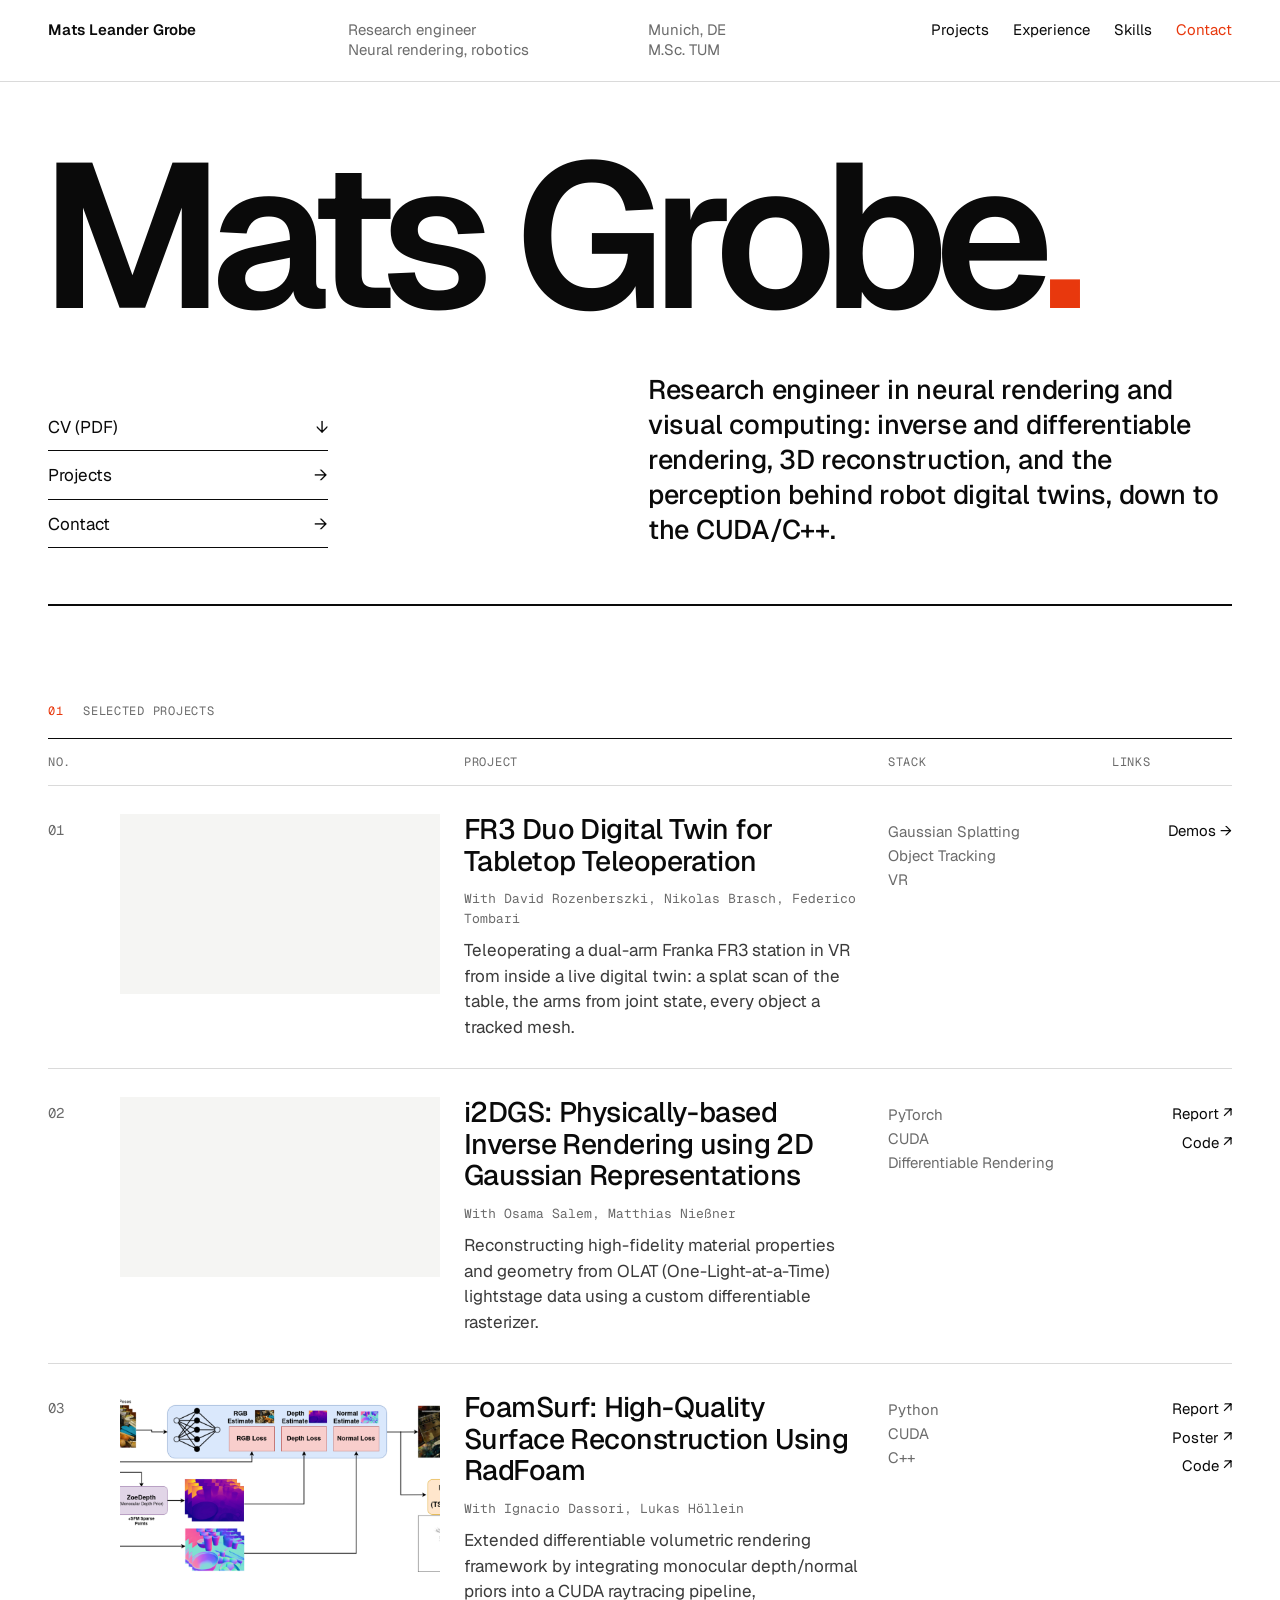
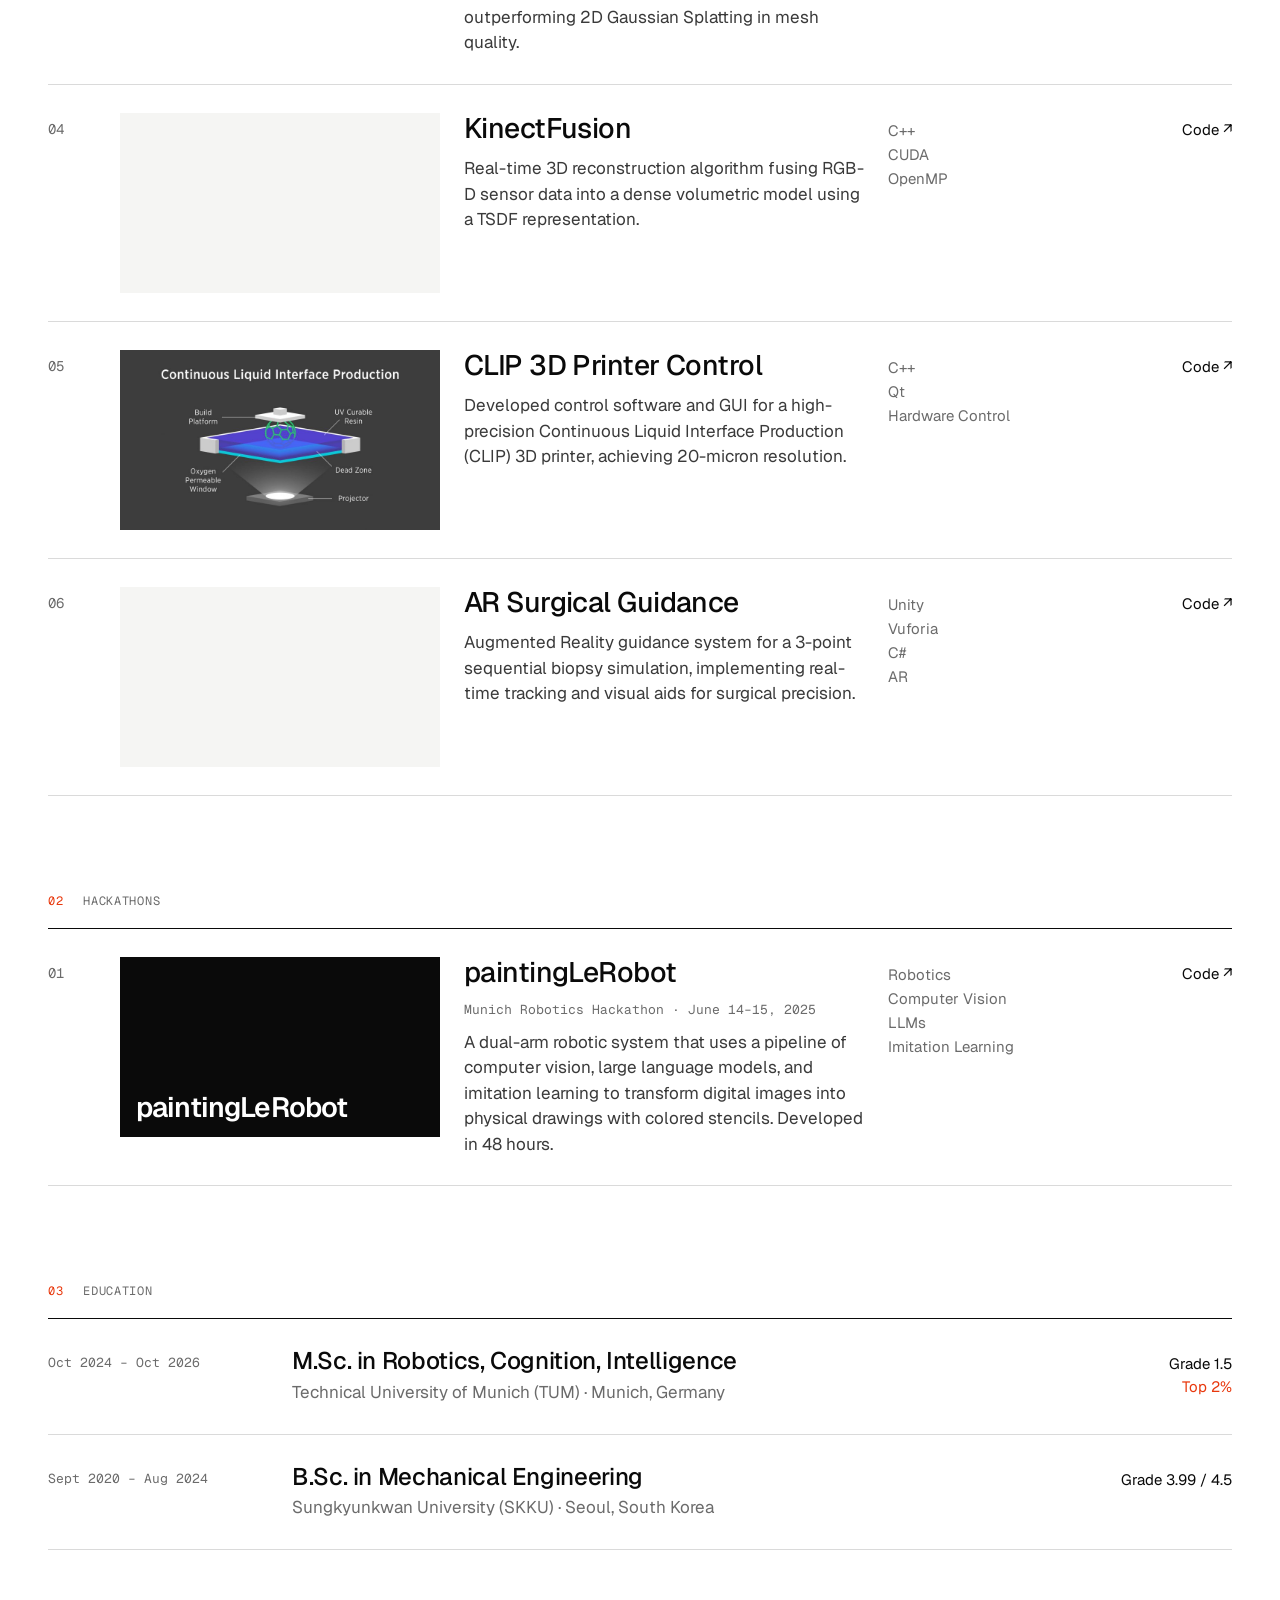
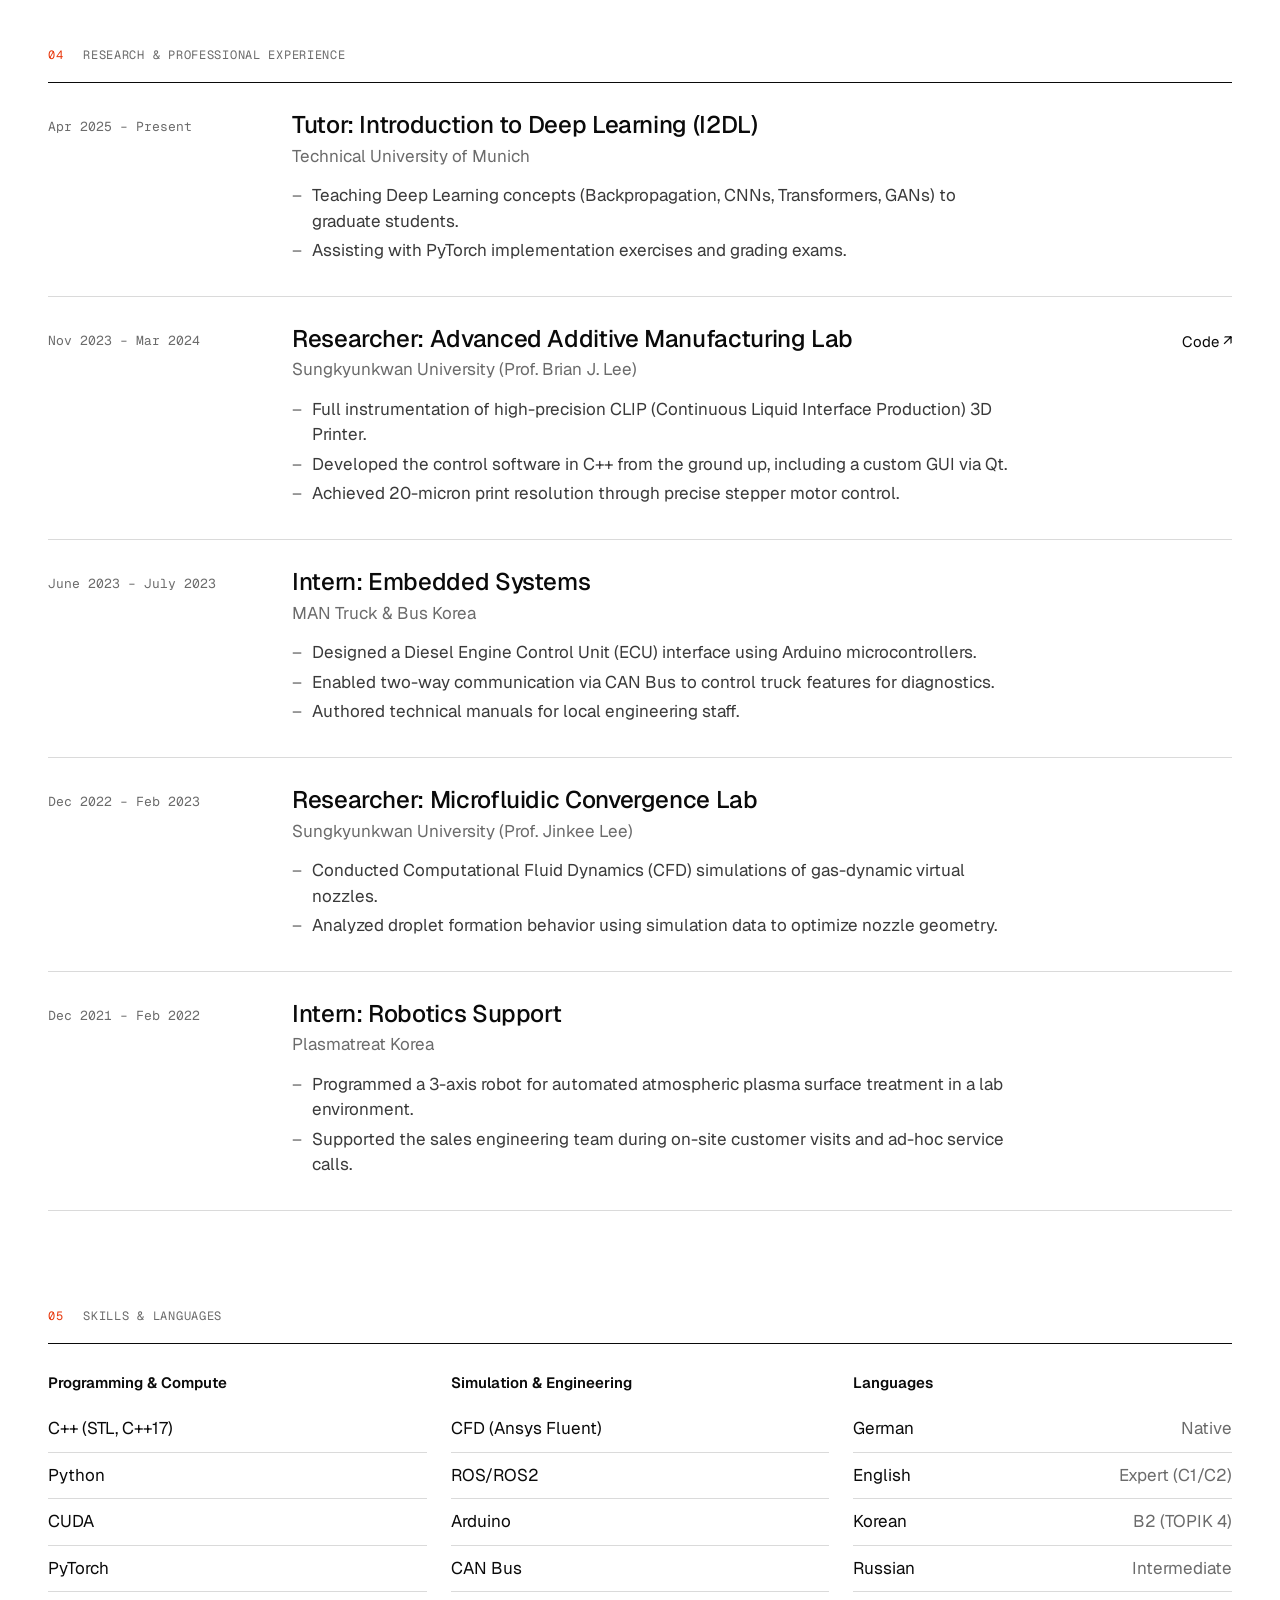
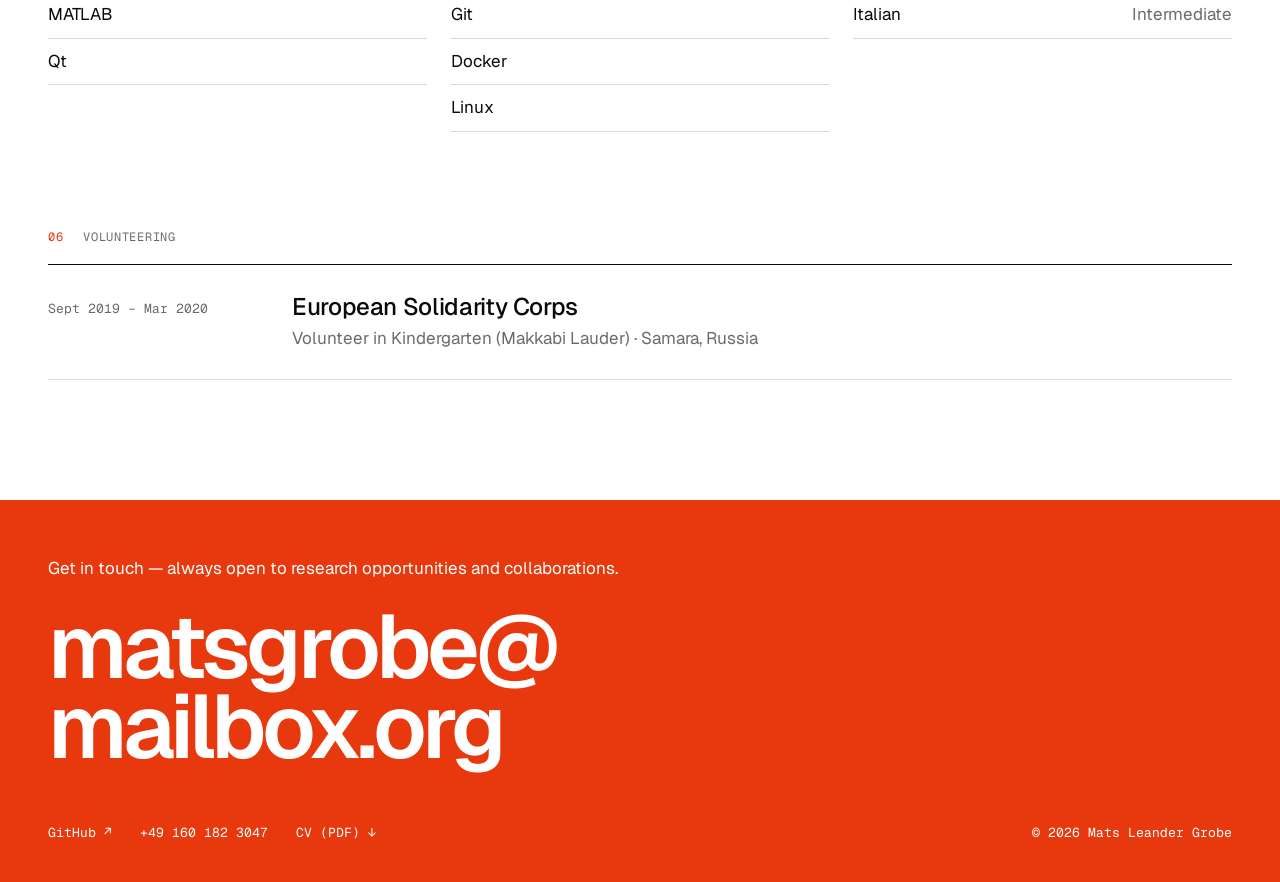
==== index.html @ 465fe281 "Credit collaborators on the twin, i2DGS and FoamSurf; M.Sc. ends Oct 2026 Co-Authored-By: Claude Opu" ====
<!DOCTYPE html>
<html lang="en">

<head>
    <meta charset="UTF-8">
    <meta name="viewport" content="width=device-width, initial-scale=1.0">
    <title>Mats Leander Grobe | Research Engineer</title>
    <link rel="preconnect" href="https://fonts.googleapis.com">
    <link href="https://fonts.googleapis.com/css2?family=Geist:wght@400;500;600&family=Geist+Mono:wght@400;500&display=swap"
        rel="stylesheet">
    <link rel="stylesheet" href="style.css">
    <meta name="description"
        content="Portfolio of Mats Leander Grobe, Research Engineer in Neural Rendering & Visual Computing.">
</head>

<body>

    <!-- NAVIGATION -->
    <nav class="topbar">
        <div class="wrap topbar-grid">
            <a href="#hero" class="topbar-name">Mats Leander Grobe</a>
            <span class="topbar-meta">Research engineer<br>Neural rendering, robotics</span>
            <span class="topbar-meta">Munich, DE<br>M.Sc. TUM</span>
            <ul class="topbar-links">
                <li><a href="#projects">Projects</a></li>
                <li><a href="#experience">Experience</a></li>
                <li><a href="#skills">Skills</a></li>
                <li><a href="#contact" class="accent">Contact</a></li>
            </ul>
        </div>
    </nav>

    <main class="wrap">

        <!-- HERO -->
        <header id="hero" class="hero">
            <h1 class="hero-name">Mats Grobe<span class="accent">.</span></h1>
            <div class="grid hero-foot">
                <div class="hero-cta">
                    <a href="assets/docs/Mats_Grobe_CV.pdf" target="_blank" class="arrow-link">CV (PDF) <span>↓</span></a>
                    <a href="#projects" class="arrow-link">Projects <span>→</span></a>
                    <a href="#contact" class="arrow-link">Contact <span>→</span></a>
                </div>
                <p class="hero-lede">
                    Research engineer in neural rendering and visual computing: inverse and differentiable
                    rendering, 3D reconstruction, and the perception behind robot digital twins, down to the
                    CUDA/C++.
                </p>
            </div>
        </header>

        <!-- PROJECTS -->
        <section id="projects" class="block">
            <h2 class="block-label"><span>01</span> Selected projects</h2>
            <div class="index-head">
                <span>No.</span><span></span><span>Project</span><span>Stack</span><span>Links</span>
            </div>

            <article class="row">
                <span class="row-no">01</span>
                <a href="twin-teleop/" class="row-media">
                    <video src="assets/videos/twin-teleop-teaser.mp4" autoplay loop muted playsinline></video>
                </a>
                <div class="row-body">
                    <h3 class="row-title">FR3 Duo Digital Twin for Tabletop Teleoperation</h3>
                    <p class="row-sub">With David Rozenberszki, Nikolas Brasch, Federico Tombari</p>
                    <p>Teleoperating a dual-arm Franka FR3 station in VR from inside a live digital twin: a splat
                        scan of the table, the arms from joint state, every object a tracked mesh.</p>
                </div>
                <span class="row-stack">Gaussian Splatting<br>Object Tracking<br>VR</span>
                <span class="row-links"><a href="twin-teleop/">Demos →</a></span>
            </article>

            <article class="row">
                <span class="row-no">02</span>
                <div class="row-media">
                    <video src="assets/videos/bat_video.mp4" autoplay loop muted playsinline></video>
                </div>
                <div class="row-body">
                    <h3 class="row-title">i2DGS: Physically-based Inverse Rendering using 2D Gaussian Representations</h3>
                    <p class="row-sub">With Osama Salem, Matthias Nießner</p>
                    <p>Reconstructing high-fidelity material properties and geometry from OLAT
                        (One-Light-at-a-Time) lightstage data using a custom differentiable rasterizer.</p>
                </div>
                <span class="row-stack">PyTorch<br>CUDA<br>Differentiable Rendering</span>
                <span class="row-links">
                    <a href="assets/docs/Project_Report_1.pdf" target="_blank">Report ↗</a>
                    <a href="https://github.com/OsamaS99/I2DGS#" target="_blank">Code ↗</a>
                </span>
            </article>

            <article class="row">
                <span class="row-no">03</span>
                <div class="row-media">
                    <img src="assets/images/foamsurf-teaser.png" alt="FoamSurf pipeline overview" loading="lazy">
                </div>
                <div class="row-body">
                    <h3 class="row-title">FoamSurf: High-Quality Surface Reconstruction Using RadFoam</h3>
                    <p class="row-sub">With Ignacio Dassori, Lukas Höllein</p>
                    <p>Extended differentiable volumetric rendering framework by integrating monocular depth/normal
                        priors into a CUDA raytracing pipeline, outperforming 2D Gaussian Splatting in mesh quality.</p>
                </div>
                <span class="row-stack">Python<br>CUDA<br>C++</span>
                <span class="row-links">
                    <a href="assets/images/foamsurf_report.pdf" target="_blank">Report ↗</a>
                    <a href="assets/images/FoamSurf_poster.pdf" target="_blank">Poster ↗</a>
                    <a href="https://github.com/matsgrobe/FoamSurf" target="_blank">Code ↗</a>
                </span>
            </article>

            <article class="row">
                <span class="row-no">04</span>
                <div class="row-media">
                    <video src="assets/videos/pipeline_comparison.mp4" autoplay loop muted playsinline></video>
                </div>
                <div class="row-body">
                    <h3 class="row-title">KinectFusion</h3>
                    <p>Real-time 3D reconstruction algorithm fusing RGB-D sensor data into a dense volumetric model
                        using a TSDF representation.</p>
                </div>
                <span class="row-stack">C++<br>CUDA<br>OpenMP</span>
                <span class="row-links"><a href="https://github.com/matsgrobe/KinectFusionTUM" target="_blank">Code ↗</a></span>
            </article>

            <article class="row">
                <span class="row-no">05</span>
                <div class="row-media">
                    <img src="assets/images/clip-printer-diagram.jpg" alt="CLIP 3D printing technology diagram" loading="lazy">
                </div>
                <div class="row-body">
                    <h3 class="row-title">CLIP 3D Printer Control</h3>
                    <p>Developed control software and GUI for a high-precision Continuous Liquid Interface
                        Production (CLIP) 3D printer, achieving 20-micron resolution.</p>
                </div>
                <span class="row-stack">C++<br>Qt<br>Hardware Control</span>
                <span class="row-links"><a href="https://github.com/mats-grobe/Lee-Lab-SKKU-3D-Dynamic-Printing-Software-for-Clip-Dlp" target="_blank">Code ↗</a></span>
            </article>

            <article class="row">
                <span class="row-no">06</span>
                <div class="row-media">
                    <video src="assets/videos/vr_surgical_guidance.mp4" autoplay loop muted playsinline></video>
                </div>
                <div class="row-body">
                    <h3 class="row-title">AR Surgical Guidance</h3>
                    <p>Augmented Reality guidance system for a 3-point sequential biopsy simulation, implementing
                        real-time tracking and visual aids for surgical precision.</p>
                </div>
                <span class="row-stack">Unity<br>Vuforia<br>C#<br>AR</span>
                <span class="row-links"><a href="https://github.com/matsgrobe/VR_Surgical_Guidance" target="_blank">Code ↗</a></span>
            </article>
        </section>

        <!-- HACKATHONS -->
        <section id="hackathons" class="block">
            <h2 class="block-label"><span>02</span> Hackathons</h2>

            <article class="row row-first">
                <span class="row-no">01</span>
                <div class="row-media row-media-type">paintingLeRobot</div>
                <div class="row-body">
                    <h3 class="row-title">paintingLeRobot</h3>
                    <p class="row-sub">Munich Robotics Hackathon · June 14–15, 2025</p>
                    <p>A dual-arm robotic system that uses a pipeline of computer vision, large language models,
                        and imitation learning to transform digital images into physical drawings with colored
                        stencils. Developed in 48 hours.</p>
                </div>
                <span class="row-stack">Robotics<br>Computer Vision<br>LLMs<br>Imitation Learning</span>
                <span class="row-links"><a href="https://github.com/BennoNederkorn/paintingLeRobot" target="_blank">Code ↗</a></span>
            </article>
        </section>

        <!-- EDUCATION -->
        <section id="education" class="block">
            <h2 class="block-label"><span>03</span> Education</h2>

            <div class="entry">
                <span class="entry-date">Oct 2024 – Oct 2026</span>
                <div class="entry-body">
                    <h3 class="entry-title">M.Sc. in Robotics, Cognition, Intelligence</h3>
                    <p class="entry-org">Technical University of Munich (TUM) · Munich, Germany</p>
                </div>
                <span class="entry-note">Grade 1.5<br><span class="accent">Top 2%</span></span>
            </div>

            <div class="entry">
                <span class="entry-date">Sept 2020 – Aug 2024</span>
                <div class="entry-body">
                    <h3 class="entry-title">B.Sc. in Mechanical Engineering</h3>
                    <p class="entry-org">Sungkyunkwan University (SKKU) · Seoul, South Korea</p>
                </div>
                <span class="entry-note">Grade 3.99 / 4.5</span>
            </div>
        </section>

        <!-- EXPERIENCE -->
        <section id="experience" class="block">
            <h2 class="block-label"><span>04</span> Research &amp; professional experience</h2>

            <div class="entry">
                <span class="entry-date">Apr 2025 – Present</span>
                <div class="entry-body">
                    <h3 class="entry-title">Tutor: Introduction to Deep Learning (I2DL)</h3>
                    <p class="entry-org">Technical University of Munich</p>
                    <ul>
                        <li>Teaching Deep Learning concepts (Backpropagation, CNNs, Transformers, GANs) to graduate
                            students.</li>
                        <li>Assisting with PyTorch implementation exercises and grading exams.</li>
                    </ul>
                </div>
                <span class="entry-note"></span>
            </div>

            <div class="entry">
                <span class="entry-date">Nov 2023 – Mar 2024</span>
                <div class="entry-body">
                    <h3 class="entry-title">Researcher: Advanced Additive Manufacturing Lab</h3>
                    <p class="entry-org">Sungkyunkwan University (Prof. Brian J. Lee)</p>
                    <ul>
                        <li>Full instrumentation of high-precision CLIP (Continuous Liquid Interface Production) 3D
                            Printer.</li>
                        <li>Developed the control software in C++ from the ground up, including a custom GUI via Qt.</li>
                        <li>Achieved 20-micron print resolution through precise stepper motor control.</li>
                    </ul>
                </div>
                <span class="entry-note"><a href="https://github.com/mats-grobe/Lee-Lab-SKKU-3D-Dynamic-Printing-Software-for-Clip-Dlp" target="_blank">Code ↗</a></span>
            </div>

            <div class="entry">
                <span class="entry-date">June 2023 – July 2023</span>
                <div class="entry-body">
                    <h3 class="entry-title">Intern: Embedded Systems</h3>
                    <p class="entry-org">MAN Truck &amp; Bus Korea</p>
                    <ul>
                        <li>Designed a Diesel Engine Control Unit (ECU) interface using Arduino microcontrollers.</li>
                        <li>Enabled two-way communication via CAN Bus to control truck features for diagnostics.</li>
                        <li>Authored technical manuals for local engineering staff.</li>
                    </ul>
                </div>
                <span class="entry-note"></span>
            </div>

            <div class="entry">
                <span class="entry-date">Dec 2022 – Feb 2023</span>
                <div class="entry-body">
                    <h3 class="entry-title">Researcher: Microfluidic Convergence Lab</h3>
                    <p class="entry-org">Sungkyunkwan University (Prof. Jinkee Lee)</p>
                    <ul>
                        <li>Conducted Computational Fluid Dynamics (CFD) simulations of gas-dynamic virtual nozzles.</li>
                        <li>Analyzed droplet formation behavior using simulation data to optimize nozzle geometry.</li>
                    </ul>
                </div>
                <span class="entry-note"></span>
            </div>

            <div class="entry">
                <span class="entry-date">Dec 2021 – Feb 2022</span>
                <div class="entry-body">
                    <h3 class="entry-title">Intern: Robotics Support</h3>
                    <p class="entry-org">Plasmatreat Korea</p>
                    <ul>
                        <li>Programmed a 3-axis robot for automated atmospheric plasma surface treatment in a lab
                            environment.</li>
                        <li>Supported the sales engineering team during on-site customer visits and ad-hoc service
                            calls.</li>
                    </ul>
                </div>
                <span class="entry-note"></span>
            </div>
        </section>

        <!-- SKILLS -->
        <section id="skills" class="block">
            <h2 class="block-label"><span>05</span> Skills &amp; languages</h2>
            <div class="skills">
                <div>
                    <h3 class="skills-head">Programming &amp; Compute</h3>
                    <ul class="skills-list">
                        <li>C++ (STL, C++17)</li>
                        <li>Python</li>
                        <li>CUDA</li>
                        <li>PyTorch</li>
                        <li>MATLAB</li>
                        <li>Qt</li>
                    </ul>
                </div>
                <div>
                    <h3 class="skills-head">Simulation &amp; Engineering</h3>
                    <ul class="skills-list">
                        <li>CFD (Ansys Fluent)</li>
                        <li>ROS/ROS2</li>
                        <li>Arduino</li>
                        <li>CAN Bus</li>
                        <li>Git</li>
                        <li>Docker</li>
                        <li>Linux</li>
                    </ul>
                </div>
                <div>
                    <h3 class="skills-head">Languages</h3>
                    <ul class="skills-list skills-pairs">
                        <li><span>German</span><span>Native</span></li>
                        <li><span>English</span><span>Expert (C1/C2)</span></li>
                        <li><span>Korean</span><span>B2 (TOPIK 4)</span></li>
                        <li><span>Russian</span><span>Intermediate</span></li>
                        <li><span>Italian</span><span>Intermediate</span></li>
                    </ul>
                </div>
            </div>
        </section>

        <!-- VOLUNTEERING -->
        <section id="volunteering" class="block">
            <h2 class="block-label"><span>06</span> Volunteering</h2>
            <div class="entry">
                <span class="entry-date">Sept 2019 – Mar 2020</span>
                <div class="entry-body">
                    <h3 class="entry-title">European Solidarity Corps</h3>
                    <p class="entry-org">Volunteer in Kindergarten (Makkabi Lauder) · Samara, Russia</p>
                </div>
                <span class="entry-note"></span>
            </div>
        </section>

    </main>

    <!-- CONTACT -->
    <footer id="contact" class="contact">
        <div class="wrap">
            <p class="contact-kicker">Get in touch — always open to research opportunities and collaborations.</p>
            <a href="mailto:matsgrobe@mailbox.org" class="contact-mail">matsgrobe@<br>mailbox.org</a>
            <div class="contact-foot">
                <div class="contact-links">
                    <a href="https://github.com/matsgrobe" target="_blank">GitHub ↗</a>
                    <a href="tel:+491601823047">+49 160 182 3047</a>
                    <a href="assets/docs/Mats_Grobe_CV.pdf" target="_blank">CV (PDF) ↓</a>
                </div>
                <span>© 2026 Mats Leander Grobe</span>
            </div>
        </div>
    </footer>

</body>

</html>
---- style.css ----
/* Swiss index: white ground, black type, one signal red, a 12-column grid. */
:root {
    --bg: #ffffff;
    --fg: #0a0a0a;
    --muted: #6b6b6b;
    --rule: #dadada;
    --panel: #f5f5f3;
    --accent: #e8380d;

    --sans: 'Geist', system-ui, -apple-system, sans-serif;
    --mono: 'Geist Mono', ui-monospace, monospace;

    --gutter: 48px;
    --max: 1440px;
}

* {
    margin: 0;
    padding: 0;
    box-sizing: border-box;
}

html {
    scroll-behavior: smooth;
    scroll-padding-top: 96px;
}

body {
    background: var(--bg);
    color: var(--fg);
    font-family: var(--sans);
    font-size: 17px;
    line-height: 1.5;
    -webkit-font-smoothing: antialiased;
}

a {
    color: inherit;
    text-decoration: none;
    transition: color .15s;
}

a:hover {
    color: var(--accent);
}

ul {
    list-style: none;
}

img,
video {
    display: block;
    max-width: 100%;
}

.accent {
    color: var(--accent);
}

.wrap {
    max-width: var(--max);
    margin: 0 auto;
    padding: 0 var(--gutter);
}

.grid {
    display: grid;
    grid-template-columns: repeat(12, minmax(0, 1fr));
    column-gap: 16px;
}

/* --- top bar ------------------------------------------------------------ */

.topbar {
    position: sticky;
    top: 0;
    z-index: 10;
    background: rgba(255, 255, 255, .92);
    backdrop-filter: blur(10px);
    border-bottom: 1px solid var(--rule);
}

.topbar-grid {
    display: grid;
    grid-template-columns: repeat(4, minmax(0, 1fr));
    column-gap: 16px;
    padding-top: 20px;
    padding-bottom: 20px;
    font-size: 15px;
    line-height: 1.35;
}

.topbar-name {
    font-weight: 600;
}

.topbar-meta {
    color: var(--muted);
}

.topbar-links {
    display: flex;
    justify-content: flex-end;
    gap: 24px;
}

/* --- hero --------------------------------------------------------------- */

.hero {
    padding: 72px 0 56px;
    border-bottom: 2px solid var(--fg);
}

.hero-name {
    font-size: clamp(64px, 16vw, 232px);
    line-height: .8;
    font-weight: 600;
    letter-spacing: -.065em;
    margin-left: -.04em;
}

.hero-foot {
    margin-top: 56px;
    align-items: end;
}

.hero-cta {
    grid-column: span 4;
    display: flex;
    flex-direction: column;
    gap: 12px;
    max-width: 280px;
}

.hero-lede {
    grid-column: 7 / span 6;
    font-size: clamp(20px, 2.1vw, 30px);
    line-height: 1.3;
    letter-spacing: -.01em;
    font-weight: 500;
}

.arrow-link {
    display: flex;
    justify-content: space-between;
    border-bottom: 1px solid var(--fg);
    padding-bottom: 10px;
}

/* --- section blocks ----------------------------------------------------- */

.block {
    padding-top: 96px;
}

.block-label {
    font-family: var(--mono);
    font-size: 12px;
    font-weight: 400;
    text-transform: uppercase;
    letter-spacing: .06em;
    color: var(--muted);
    padding-bottom: 18px;
    border-bottom: 1px solid var(--fg);
}

.block-label span {
    color: var(--accent);
    margin-right: 12px;
}

/* --- project index ------------------------------------------------------ */

.index-head,
.row {
    display: grid;
    grid-template-columns: 48px 320px minmax(0, 1fr) 200px 120px;
    column-gap: 24px;
}

.index-head {
    padding: 14px 0;
    border-bottom: 1px solid var(--rule);
    font-family: var(--mono);
    font-size: 12px;
    text-transform: uppercase;
    letter-spacing: .06em;
    color: var(--muted);
}

.row {
    padding: 28px 0;
    border-bottom: 1px solid var(--rule);
    align-items: start;
}

.row-first {
    border-top: 0;
}

.row-no {
    font-family: var(--mono);
    font-size: 14px;
    color: var(--muted);
    padding-top: 6px;
}

.row:hover .row-no {
    color: var(--accent);
}

.row-media {
    aspect-ratio: 16 / 9;
    overflow: hidden;
    background: var(--panel);
}

.row-media img,
.row-media video {
    width: 100%;
    height: 100%;
    object-fit: cover;
}

.row-media-type {
    display: flex;
    align-items: flex-end;
    padding: 16px;
    background: var(--fg);
    color: var(--bg);
    font-size: 28px;
    font-weight: 600;
    letter-spacing: -.03em;
    line-height: 1;
}

.row-title {
    font-size: clamp(22px, 2.2vw, 32px);
    font-weight: 500;
    letter-spacing: -.02em;
    line-height: 1.12;
    margin-bottom: 12px;
}

.row-body p {
    color: #3a3a3a;
    max-width: 640px;
}

.row-body .row-sub {
    font-family: var(--mono);
    font-size: 13px;
    color: var(--muted);
    margin-bottom: 10px;
}

.row-stack {
    font-size: 15px;
    color: var(--muted);
    padding-top: 6px;
    line-height: 1.6;
}

.row-links {
    display: flex;
    flex-direction: column;
    gap: 6px;
    font-size: 15px;
    padding-top: 6px;
    text-align: right;
}

/* --- dated entries (education, experience, volunteering) ---------------- */

.entry {
    display: grid;
    grid-template-columns: 220px minmax(0, 1fr) 200px;
    column-gap: 24px;
    padding: 28px 0;
    border-bottom: 1px solid var(--rule);
}

.entry-date {
    font-family: var(--mono);
    font-size: 13px;
    color: var(--muted);
    padding-top: 6px;
}

.entry-title {
    font-size: 24px;
    font-weight: 500;
    letter-spacing: -.015em;
    line-height: 1.2;
}

.entry-org {
    color: var(--muted);
    margin-top: 4px;
}

.entry-body ul {
    margin-top: 14px;
    max-width: 720px;
    color: #3a3a3a;
}

.entry-body li {
    position: relative;
    padding-left: 20px;
    margin-bottom: 4px;
}

.entry-body li::before {
    content: "–";
    position: absolute;
    left: 0;
    color: var(--muted);
}

.entry-note {
    text-align: right;
    font-size: 15px;
    padding-top: 6px;
}

/* --- skills ------------------------------------------------------------- */

.skills {
    display: grid;
    grid-template-columns: repeat(3, minmax(0, 1fr));
    column-gap: 24px;
    padding-top: 28px;
}

.skills-head {
    font-size: 15px;
    font-weight: 600;
    margin-bottom: 12px;
}

.skills-list li {
    padding: 10px 0;
    border-bottom: 1px solid var(--rule);
}

.skills-pairs li {
    display: flex;
    justify-content: space-between;
}

.skills-pairs li span:last-child {
    color: var(--muted);
}

/* --- contact ------------------------------------------------------------ */

.contact {
    margin-top: 120px;
    background: var(--accent);
    color: #fff;
    padding: 56px 0 40px;
}

.contact a:hover {
    color: var(--fg);
}

.contact-kicker {
    font-size: 17px;
    margin-bottom: 24px;
}

.contact-mail {
    display: inline-block;
    font-size: clamp(48px, 7vw, 104px);
    font-weight: 600;
    letter-spacing: -.045em;
    line-height: .9;
}

.contact-foot {
    display: flex;
    justify-content: space-between;
    align-items: end;
    gap: 24px;
    flex-wrap: wrap;
    margin-top: 56px;
    font-family: var(--mono);
    font-size: 13px;
}

.contact-links {
    display: flex;
    gap: 28px;
    flex-wrap: wrap;
}

/* --- small screens ------------------------------------------------------ */

@media (max-width: 1000px) {
    .index-head {
        display: none;
    }

    .row {
        grid-template-columns: 40px minmax(0, 1fr);
        row-gap: 14px;
    }

    .row-media,
    .row-body,
    .row-stack,
    .row-links {
        grid-column: 2;
    }

    .row-links {
        flex-direction: row;
        gap: 20px;
        text-align: left;
    }
}

@media (max-width: 768px) {
    :root {
        --gutter: 16px;
    }

    .topbar-grid {
        grid-template-columns: 1fr;
        row-gap: 8px;
        padding-top: 14px;
        padding-bottom: 14px;
    }

    .topbar-meta {
        display: none;
    }

    .topbar-links {
        justify-content: flex-start;
        gap: 18px;
    }

    .hero {
        padding-top: 48px;
    }

    .hero-cta,
    .hero-lede {
        grid-column: 1 / -1;
    }

    .hero-lede {
        order: -1;
        margin-bottom: 32px;
    }

    .hero-cta {
        max-width: none;
    }

    .block {
        padding-top: 64px;
    }

    .entry {
        grid-template-columns: 1fr;
        row-gap: 8px;
    }

    .entry-note {
        text-align: left;
    }

    .skills {
        grid-template-columns: 1fr;
        row-gap: 32px;
    }
}
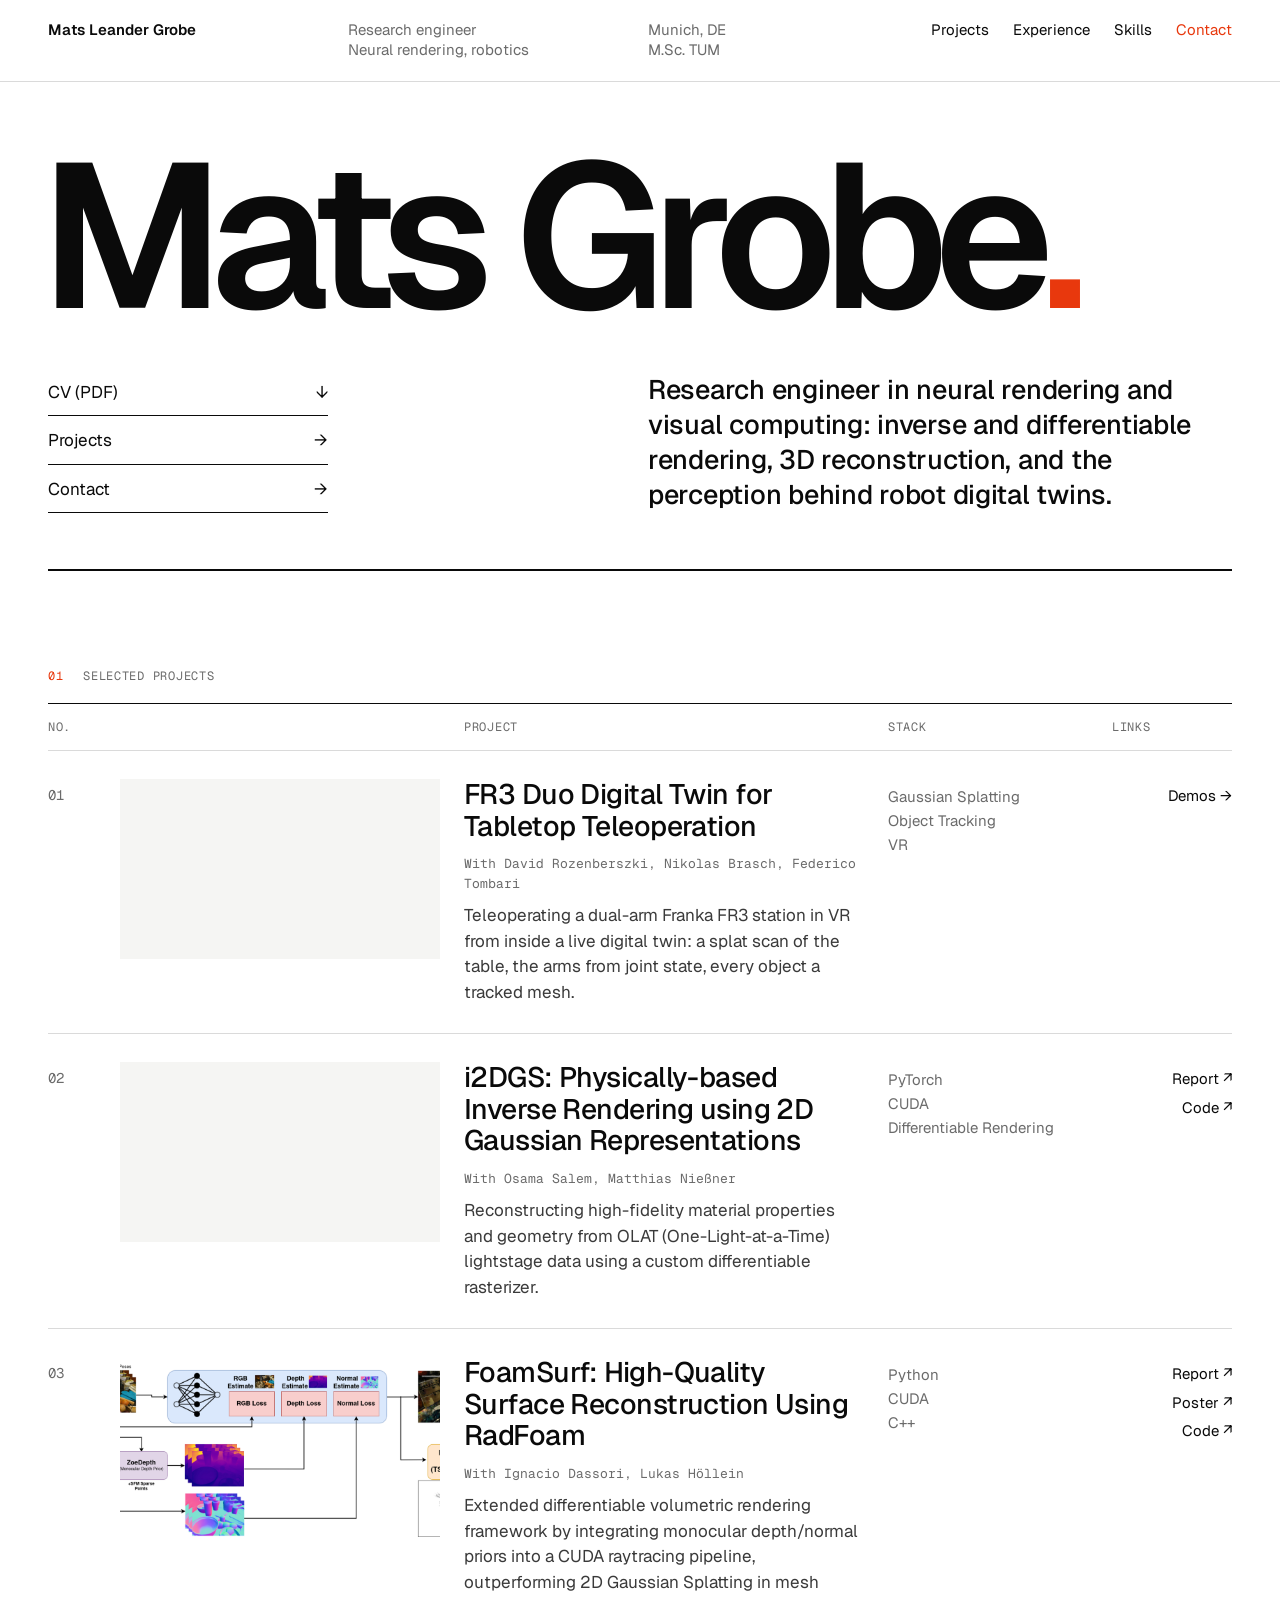
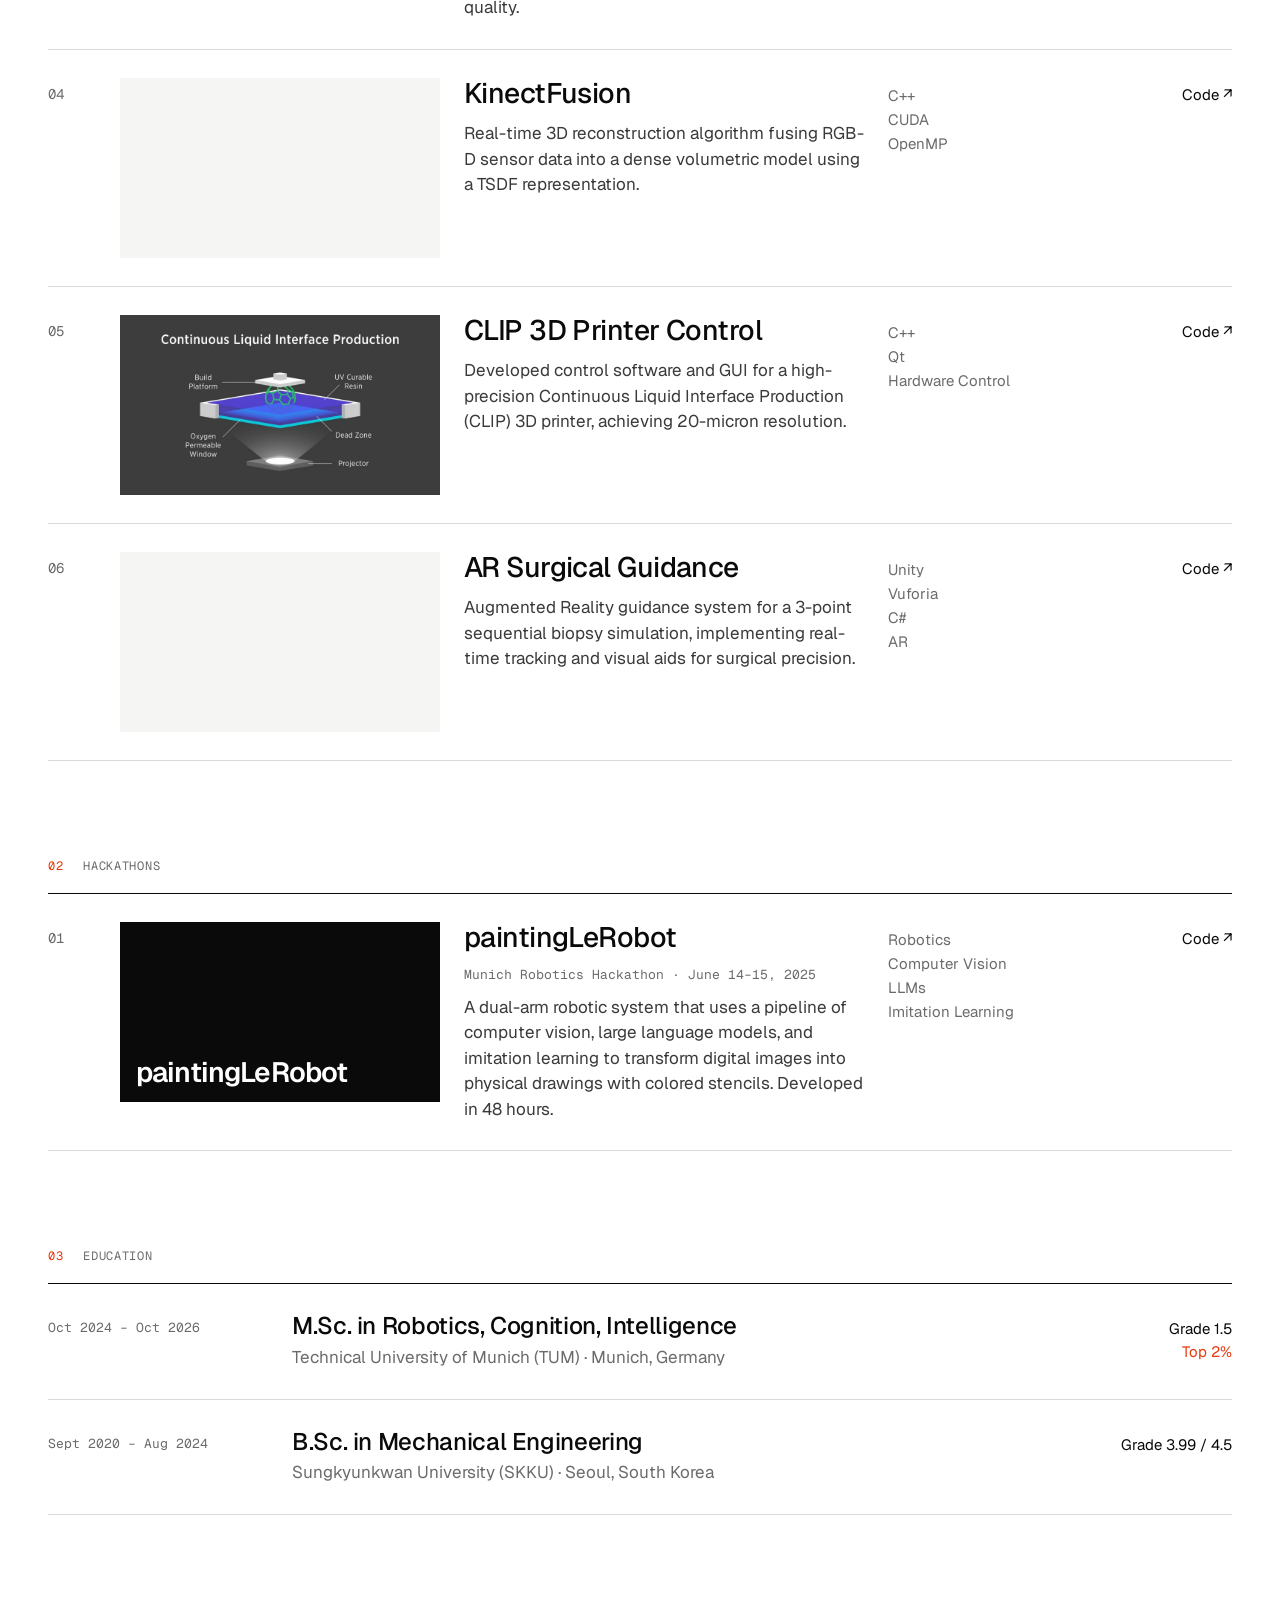
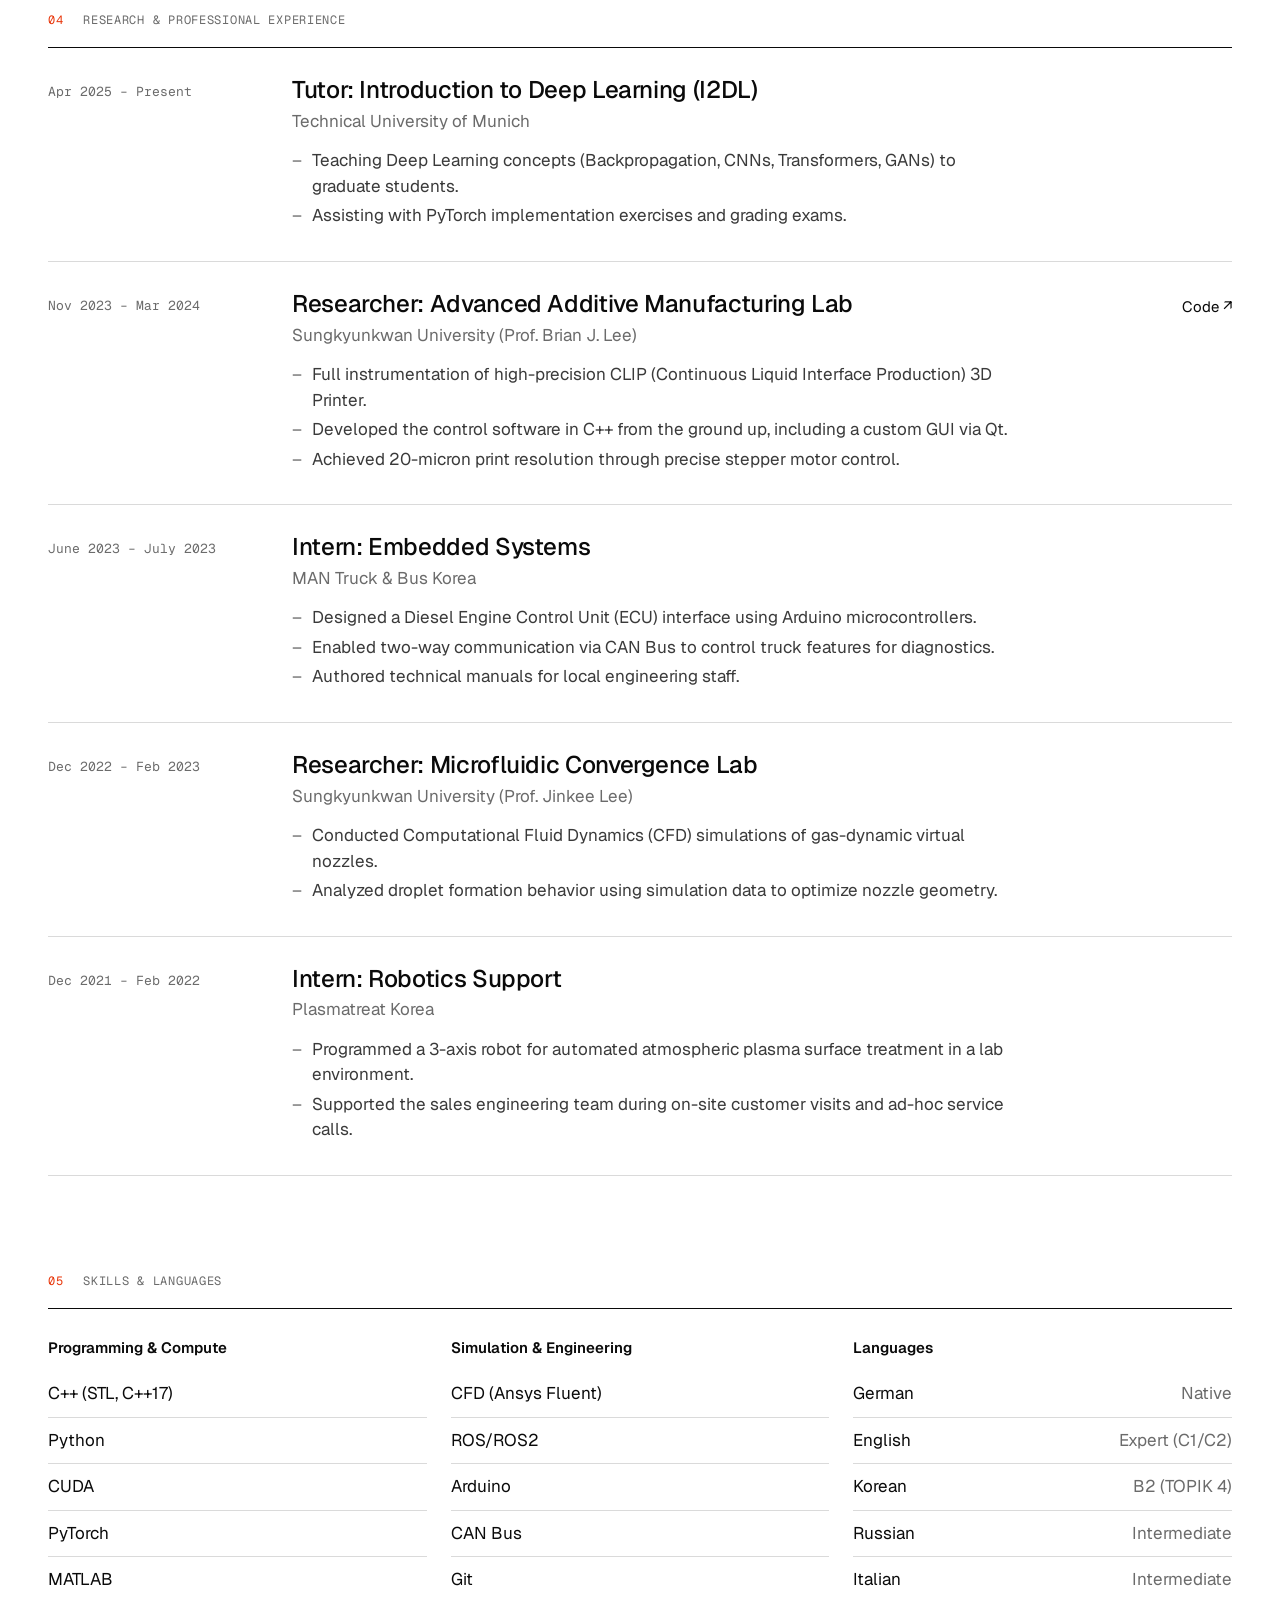
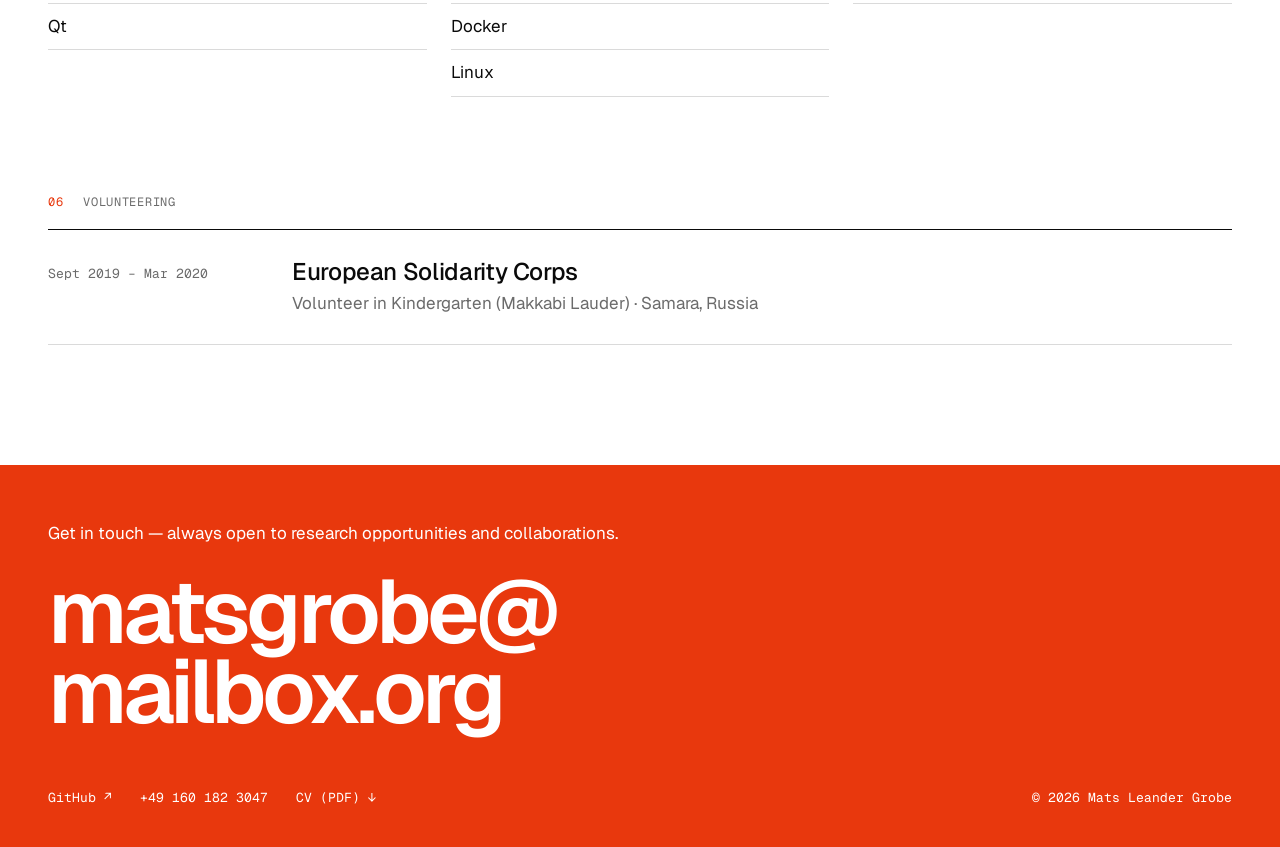
==== commit fc42736b: "End the hero lede at 'robot digital twins' Co-Authored-By: Claude Opus 5.5 <noreply@anthropic.com> C" ====
--- a/index.html
+++ b/index.html
@@ -43,8 +43,7 @@
                 </div>
                 <p class="hero-lede">
                     Research engineer in neural rendering and visual computing: inverse and differentiable
-                    rendering, 3D reconstruction, and the perception behind robot digital twins, down to the
-                    CUDA/C++.
+                    rendering, 3D reconstruction, and the perception behind robot digital twins.
                 </p>
             </div>
         </header>
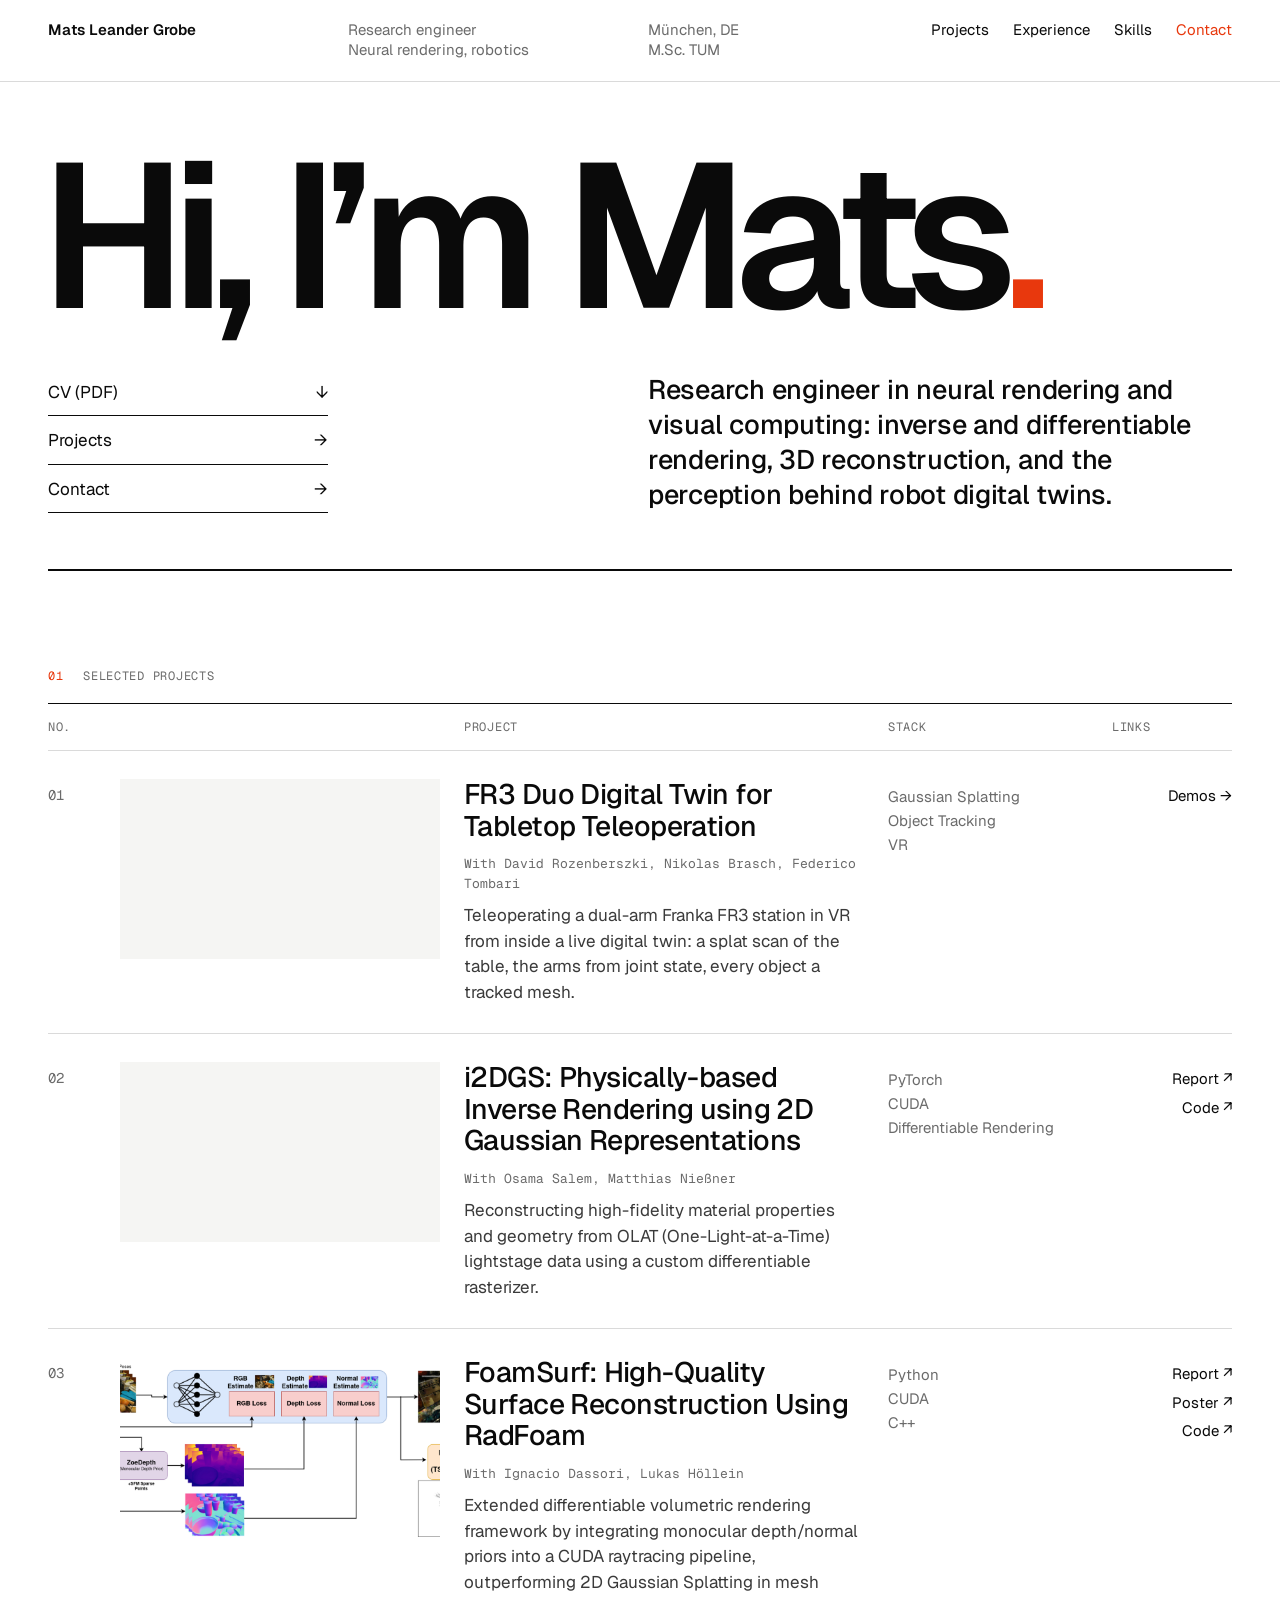
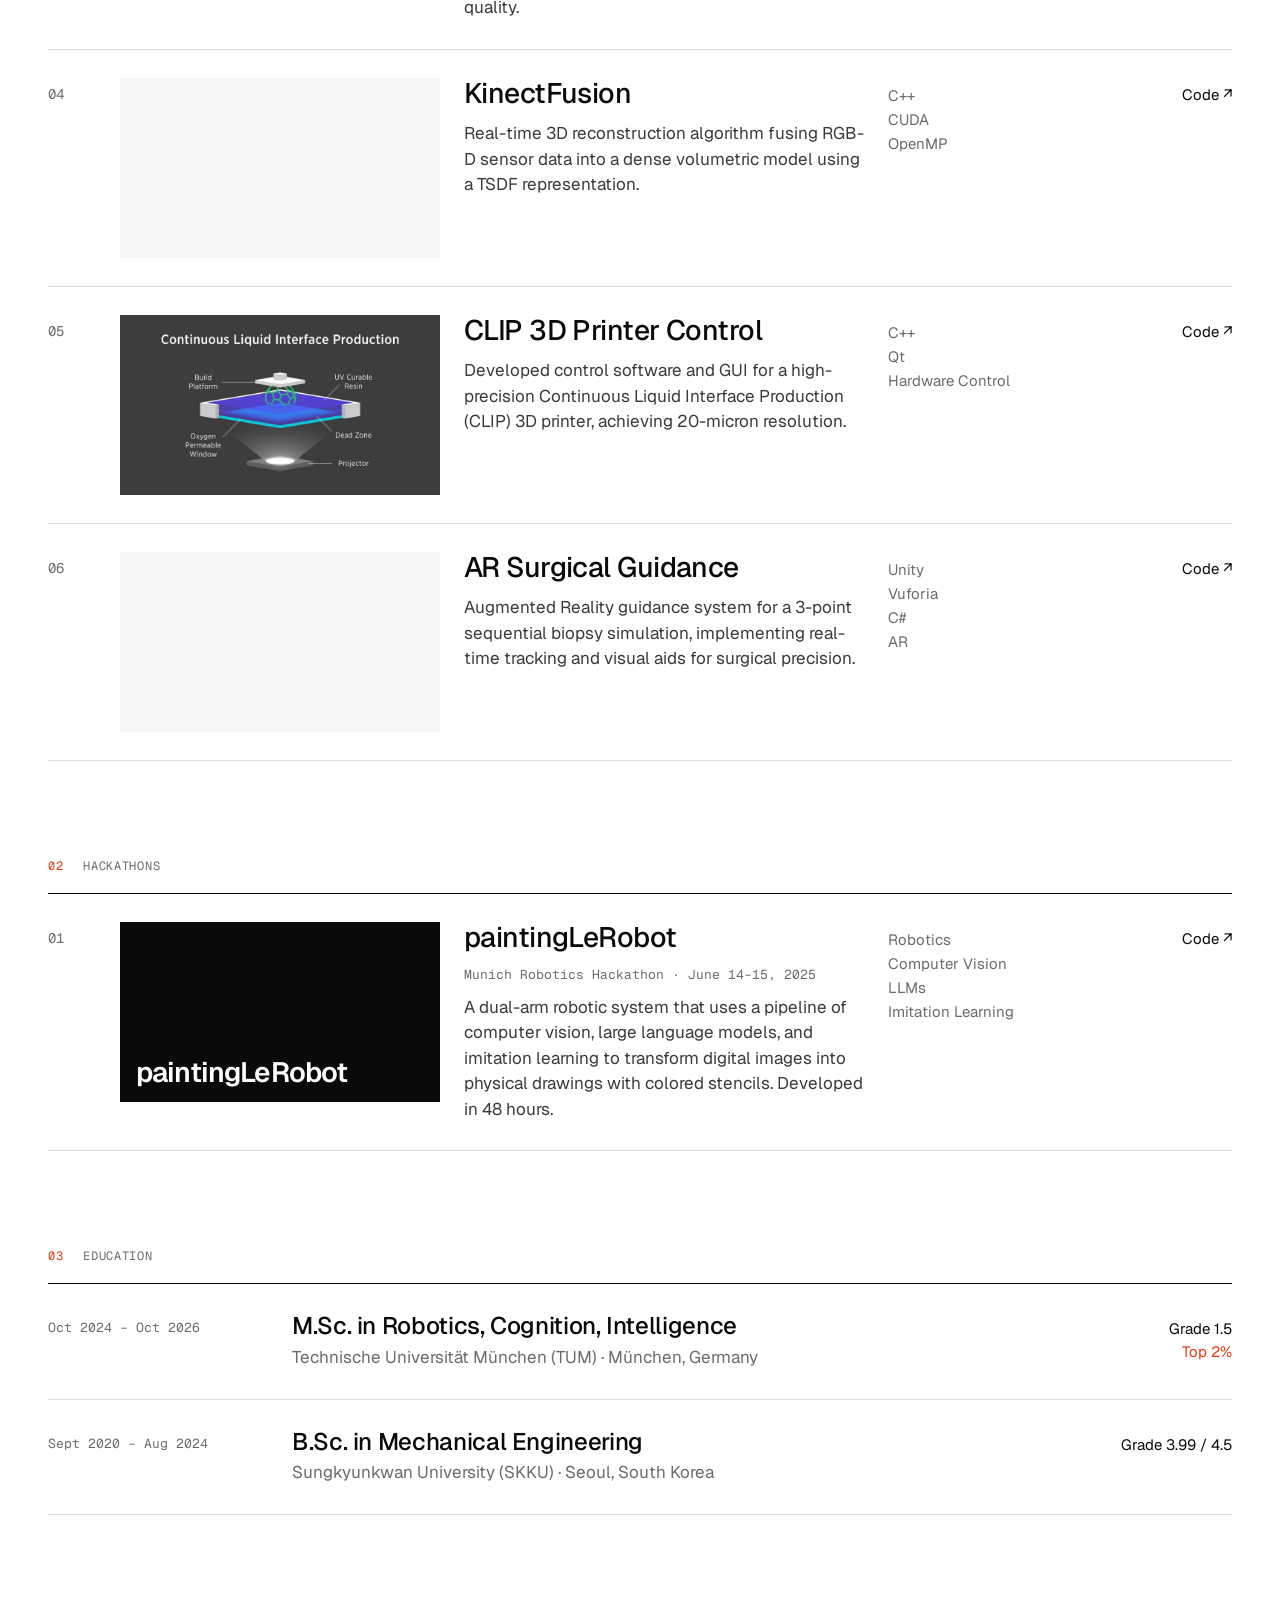
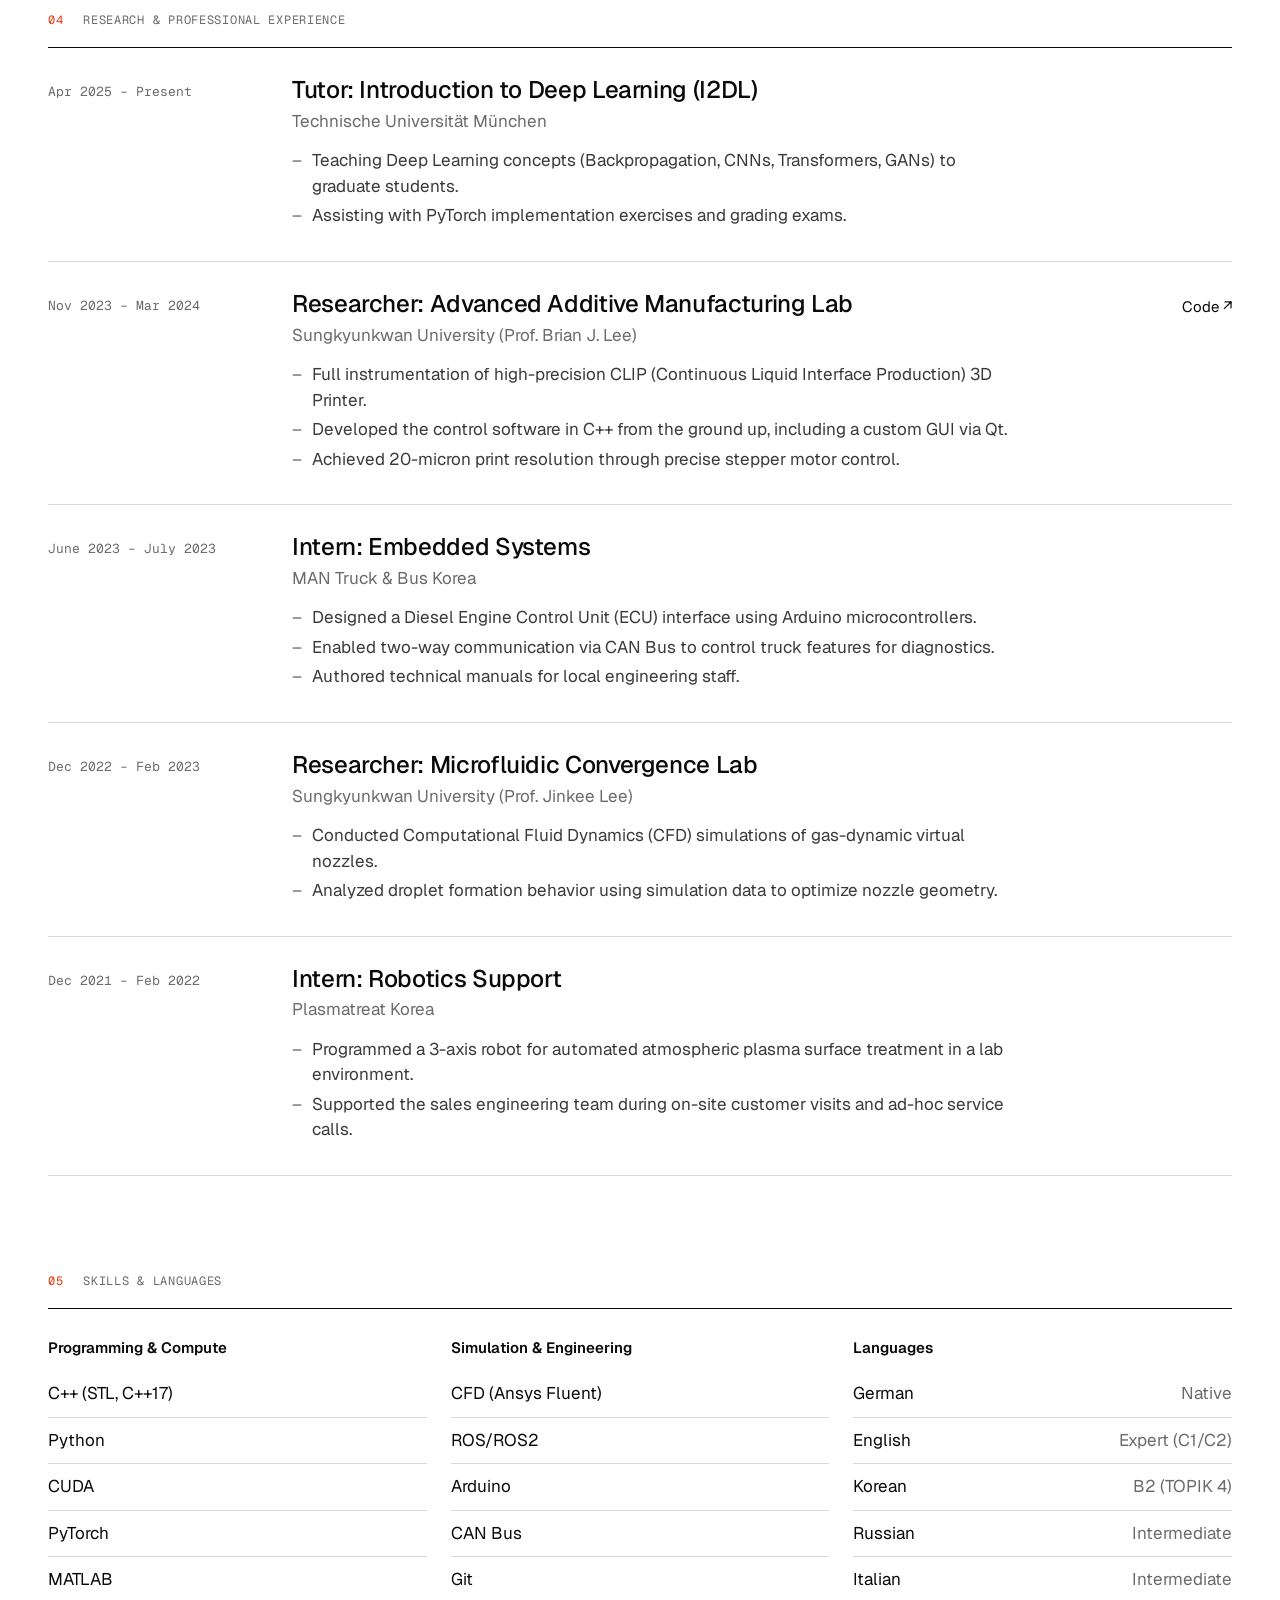
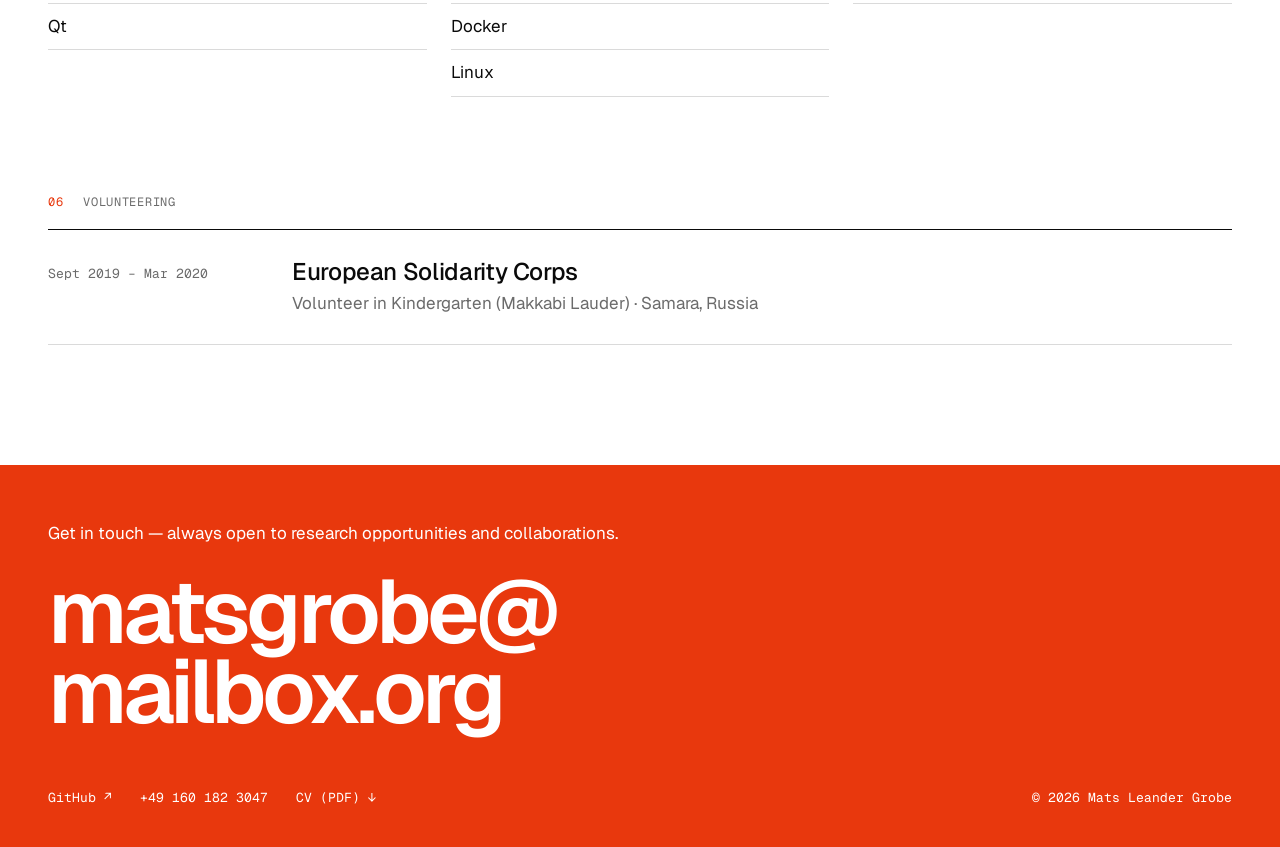
==== commit f863eac5: "Hero reads 'Hi, I'm Mats.'; German names for München and TUM Co-Authored-By: Claude Opus 5.5 <norepl" ====
--- a/index.html
+++ b/index.html
@@ -20,7 +20,7 @@
         <div class="wrap topbar-grid">
             <a href="#hero" class="topbar-name">Mats Leander Grobe</a>
             <span class="topbar-meta">Research engineer<br>Neural rendering, robotics</span>
-            <span class="topbar-meta">Munich, DE<br>M.Sc. TUM</span>
+            <span class="topbar-meta">München, DE<br>M.Sc. TUM</span>
             <ul class="topbar-links">
                 <li><a href="#projects">Projects</a></li>
                 <li><a href="#experience">Experience</a></li>
@@ -34,7 +34,7 @@
 
         <!-- HERO -->
         <header id="hero" class="hero">
-            <h1 class="hero-name">Mats Grobe<span class="accent">.</span></h1>
+            <h1 class="hero-name">Hi, I’m Mats<span class="accent">.</span></h1>
             <div class="grid hero-foot">
                 <div class="hero-cta">
                     <a href="assets/docs/Mats_Grobe_CV.pdf" target="_blank" class="arrow-link">CV (PDF) <span>↓</span></a>
@@ -177,7 +177,7 @@
                 <span class="entry-date">Oct 2024 – Oct 2026</span>
                 <div class="entry-body">
                     <h3 class="entry-title">M.Sc. in Robotics, Cognition, Intelligence</h3>
-                    <p class="entry-org">Technical University of Munich (TUM) · Munich, Germany</p>
+                    <p class="entry-org">Technische Universität München (TUM) · München, Germany</p>
                 </div>
                 <span class="entry-note">Grade 1.5<br><span class="accent">Top 2%</span></span>
             </div>
@@ -200,7 +200,7 @@
                 <span class="entry-date">Apr 2025 – Present</span>
                 <div class="entry-body">
                     <h3 class="entry-title">Tutor: Introduction to Deep Learning (I2DL)</h3>
-                    <p class="entry-org">Technical University of Munich</p>
+                    <p class="entry-org">Technische Universität München</p>
                     <ul>
                         <li>Teaching Deep Learning concepts (Backpropagation, CNNs, Transformers, GANs) to graduate
                             students.</li>
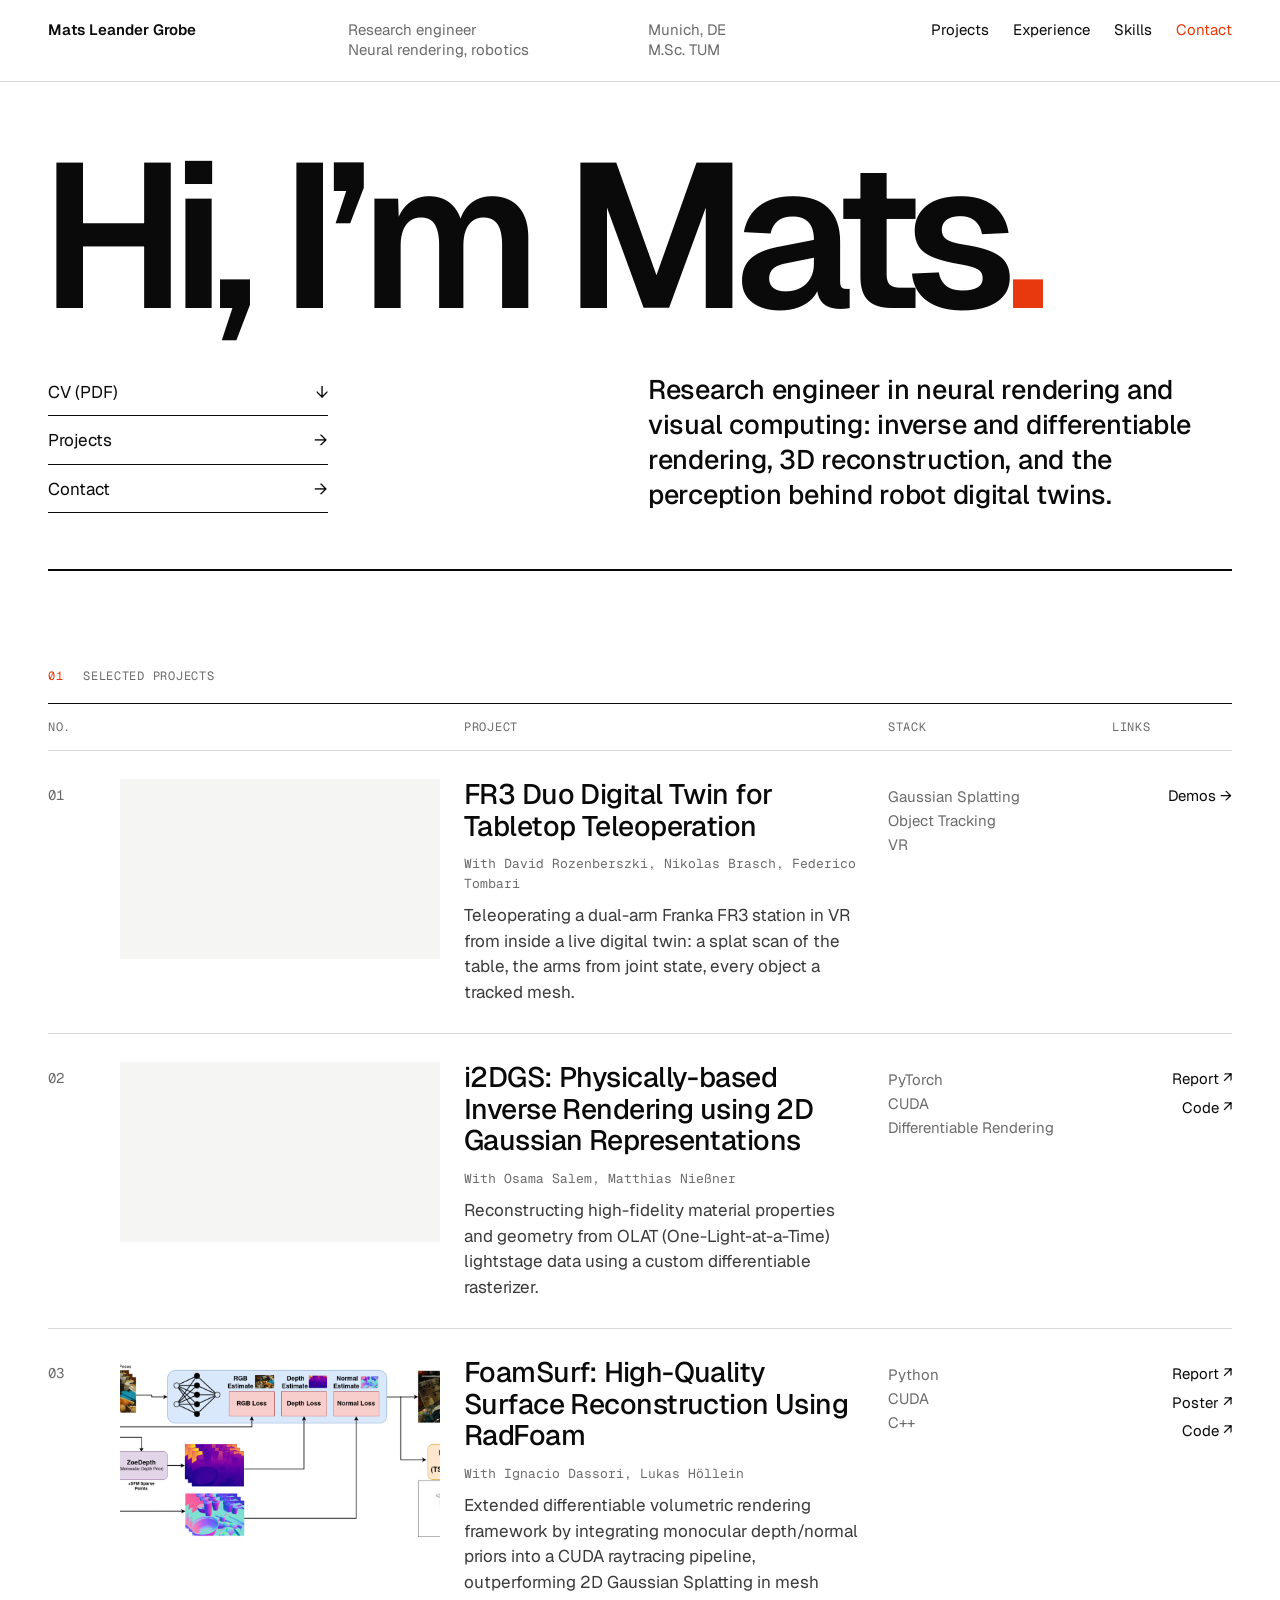
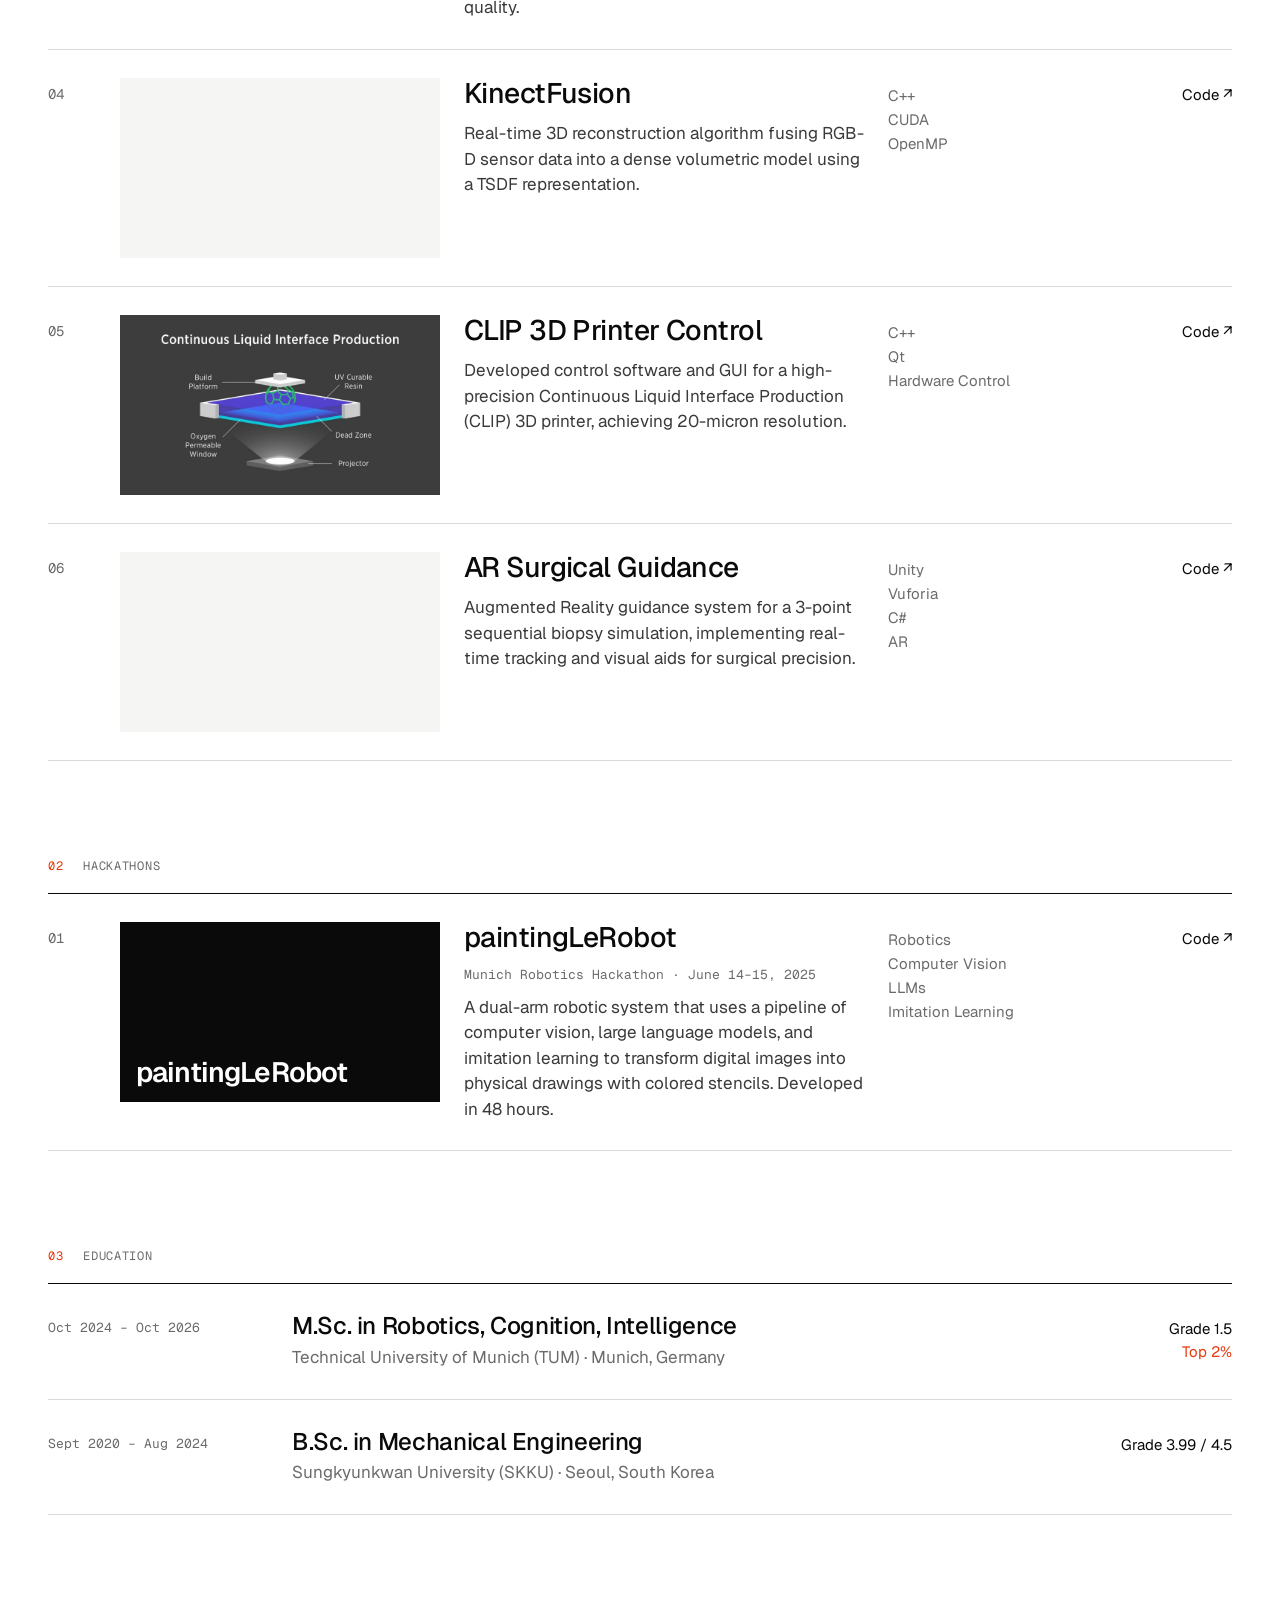
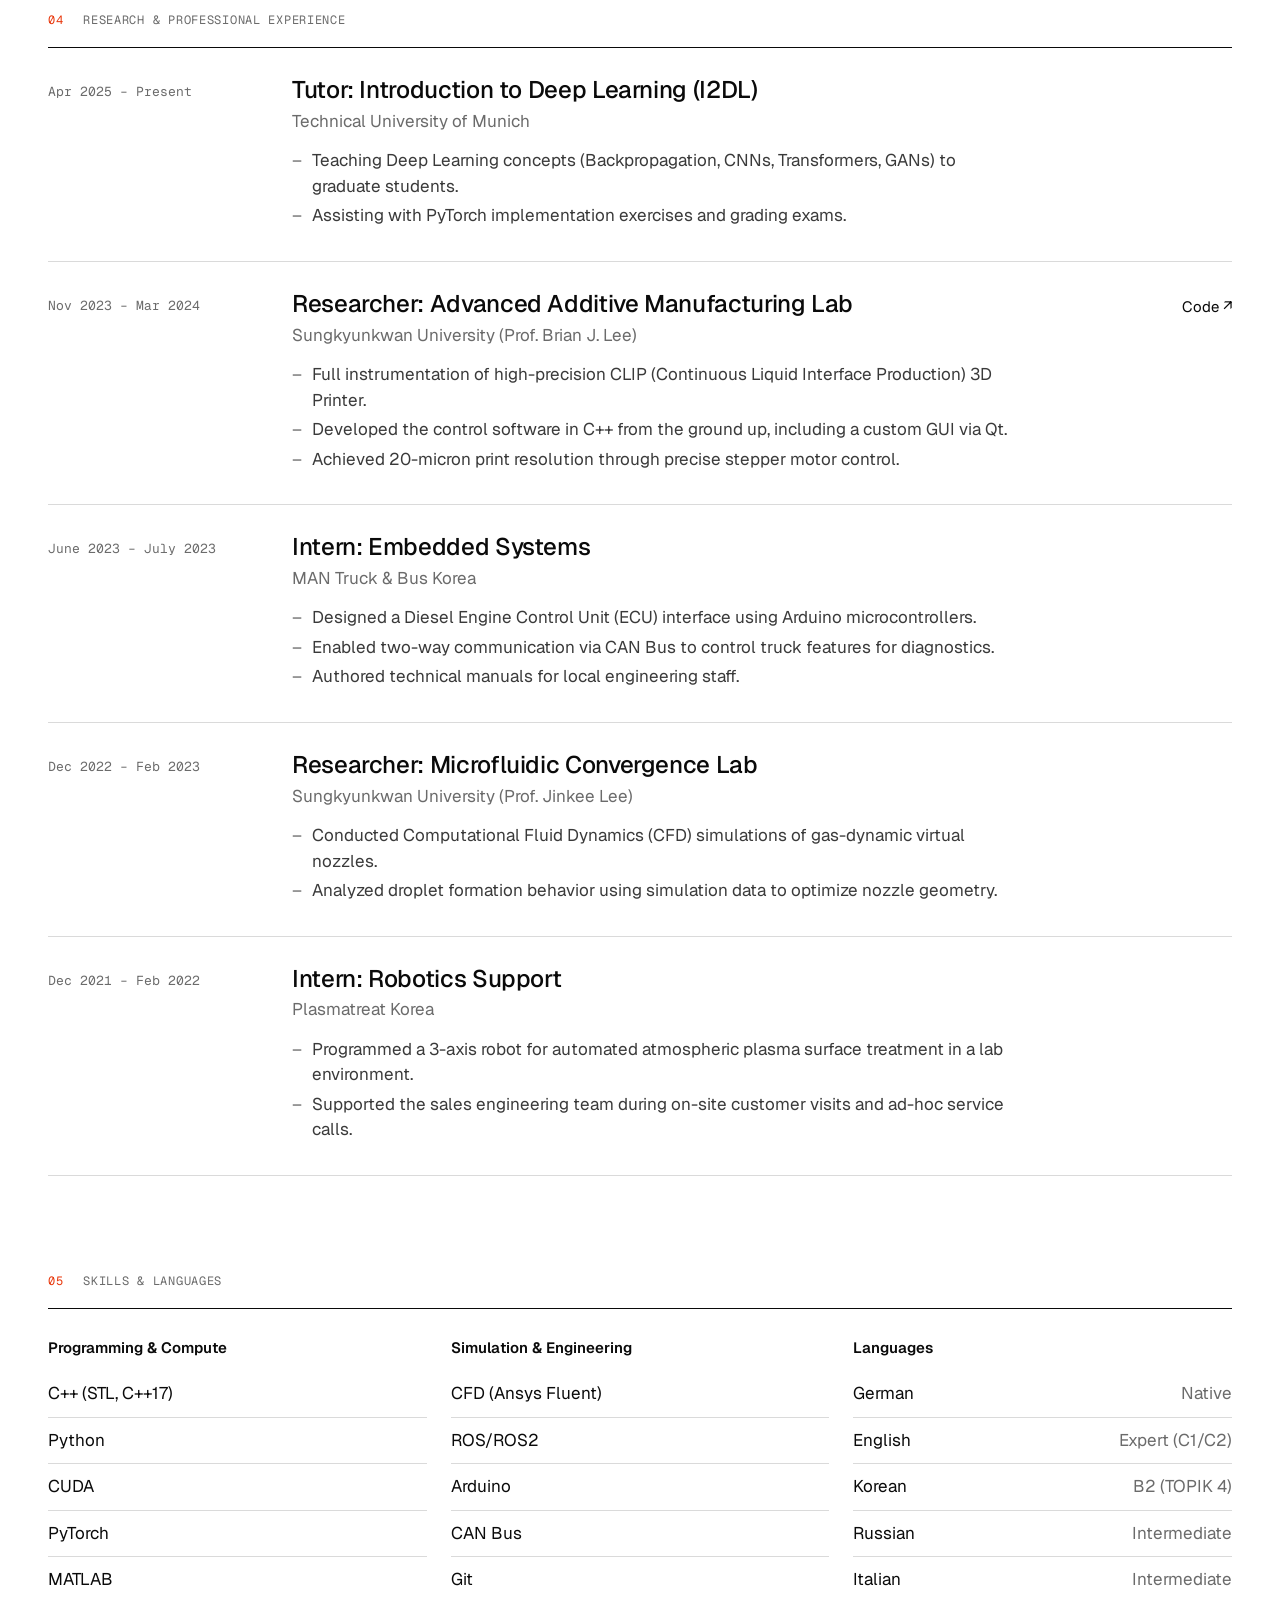
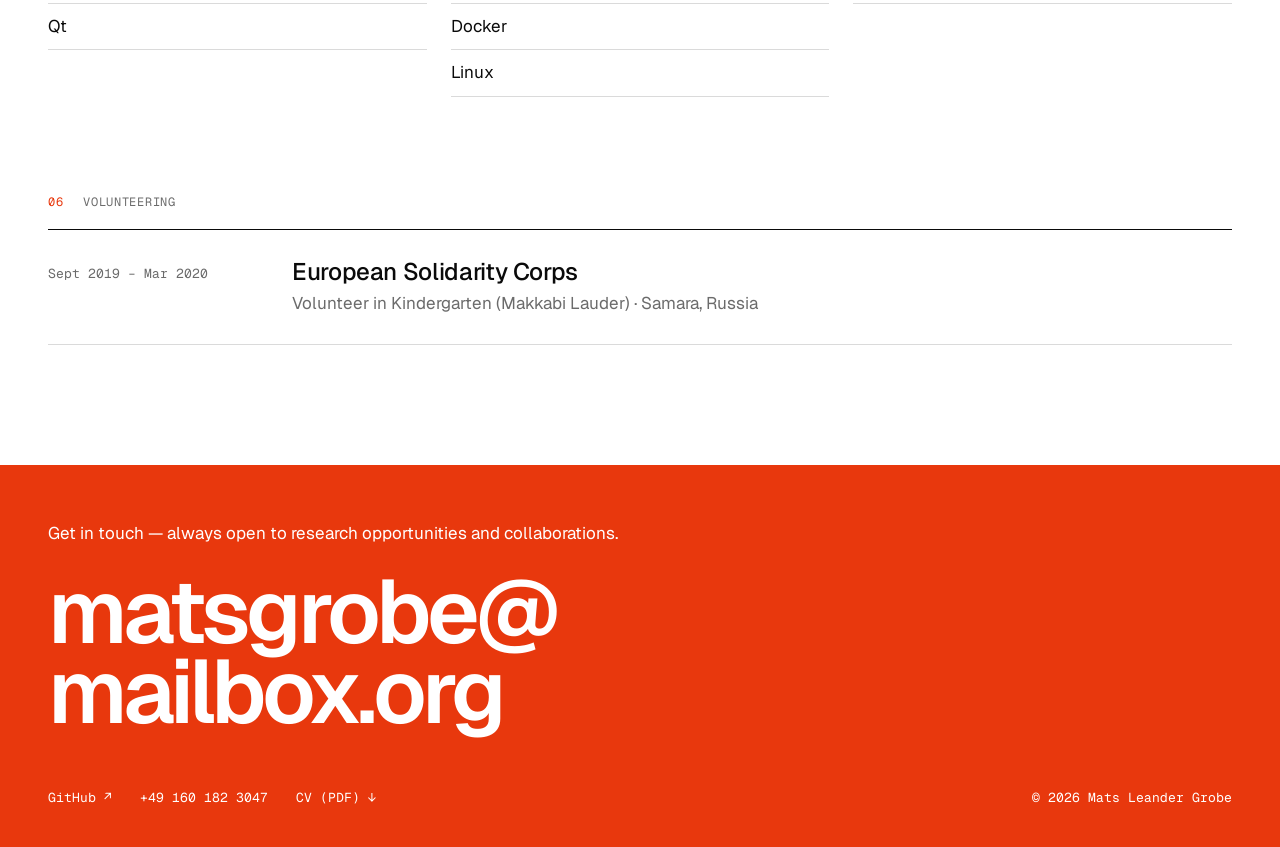
==== commit e87a6196: "Back to English place names: Munich, Technical University of Munich Co-Authored-By: Claude Opus 5.5 " ====
--- a/index.html
+++ b/index.html
@@ -20,7 +20,7 @@
         <div class="wrap topbar-grid">
             <a href="#hero" class="topbar-name">Mats Leander Grobe</a>
             <span class="topbar-meta">Research engineer<br>Neural rendering, robotics</span>
-            <span class="topbar-meta">München, DE<br>M.Sc. TUM</span>
+            <span class="topbar-meta">Munich, DE<br>M.Sc. TUM</span>
             <ul class="topbar-links">
                 <li><a href="#projects">Projects</a></li>
                 <li><a href="#experience">Experience</a></li>
@@ -177,7 +177,7 @@
                 <span class="entry-date">Oct 2024 – Oct 2026</span>
                 <div class="entry-body">
                     <h3 class="entry-title">M.Sc. in Robotics, Cognition, Intelligence</h3>
-                    <p class="entry-org">Technische Universität München (TUM) · München, Germany</p>
+                    <p class="entry-org">Technical University of Munich (TUM) · Munich, Germany</p>
                 </div>
                 <span class="entry-note">Grade 1.5<br><span class="accent">Top 2%</span></span>
             </div>
@@ -200,7 +200,7 @@
                 <span class="entry-date">Apr 2025 – Present</span>
                 <div class="entry-body">
                     <h3 class="entry-title">Tutor: Introduction to Deep Learning (I2DL)</h3>
-                    <p class="entry-org">Technische Universität München</p>
+                    <p class="entry-org">Technical University of Munich</p>
                     <ul>
                         <li>Teaching Deep Learning concepts (Backpropagation, CNNs, Transformers, GANs) to graduate
                             students.</li>
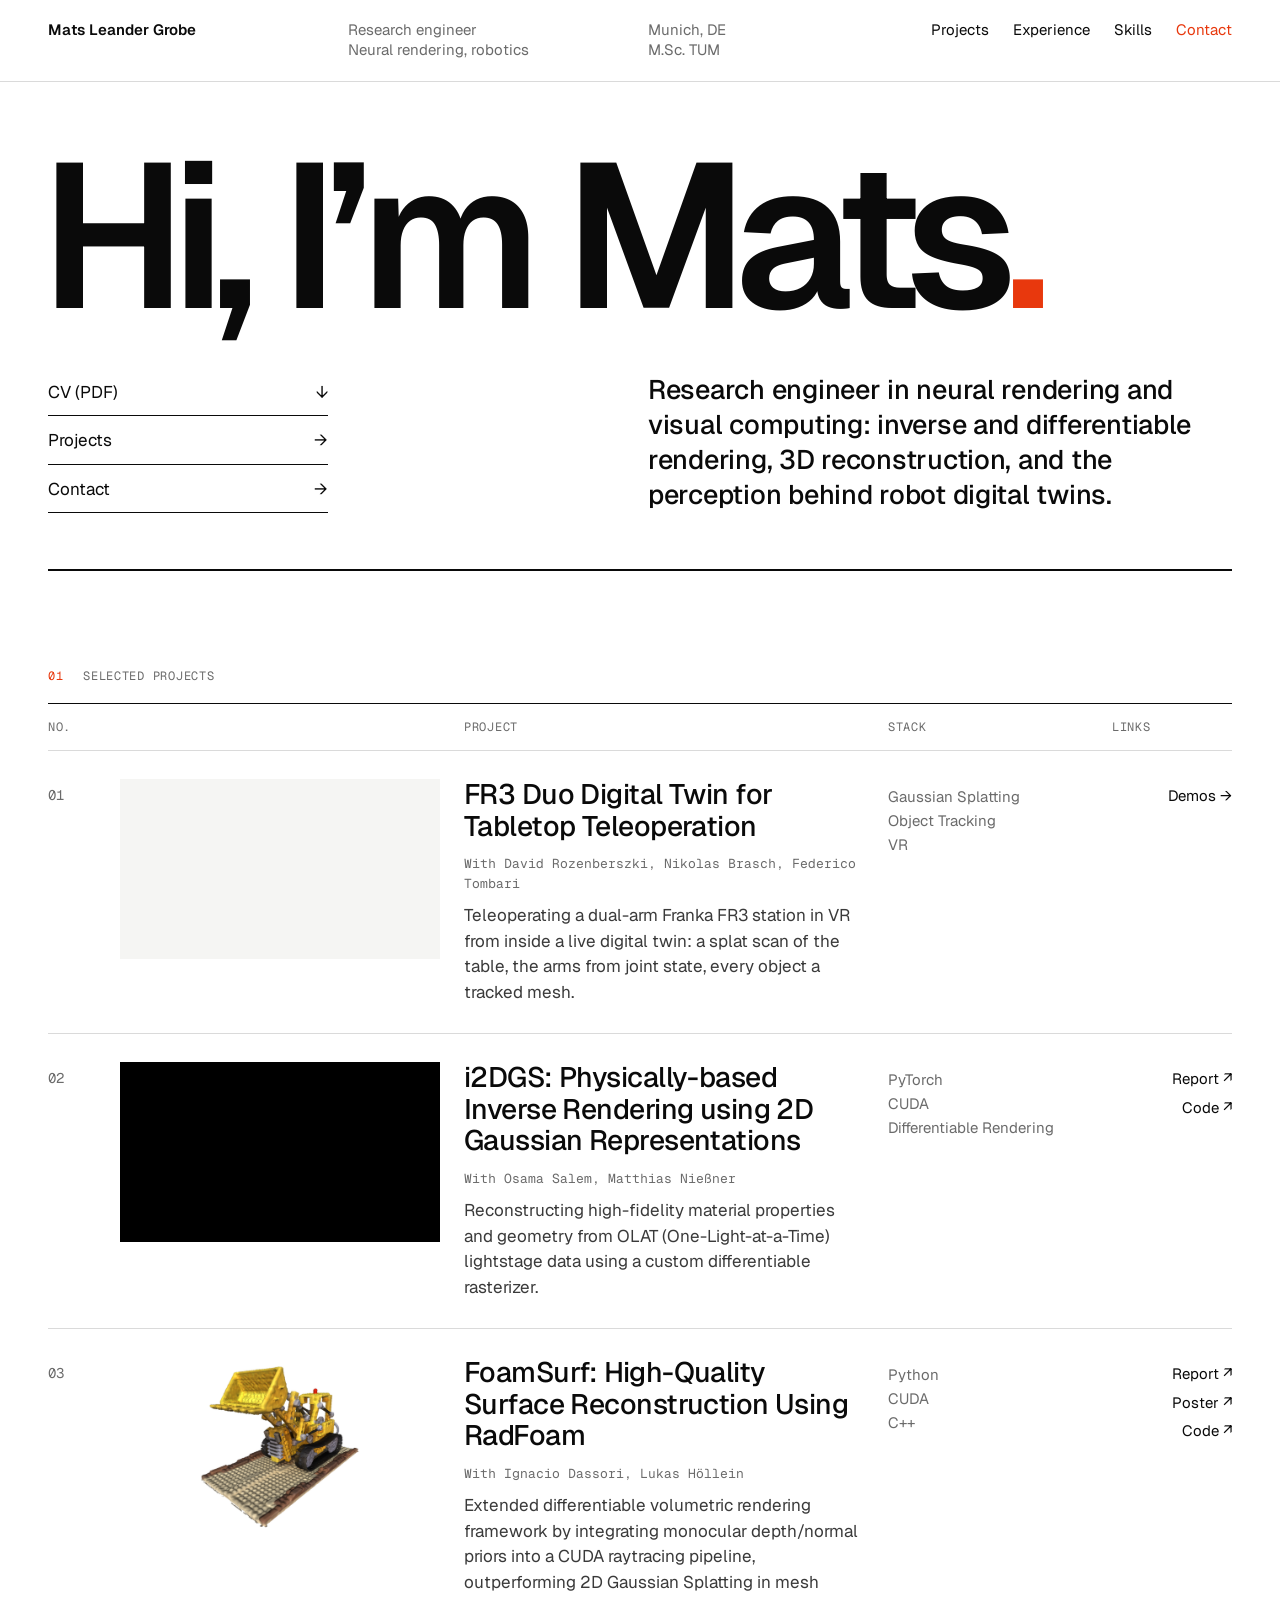
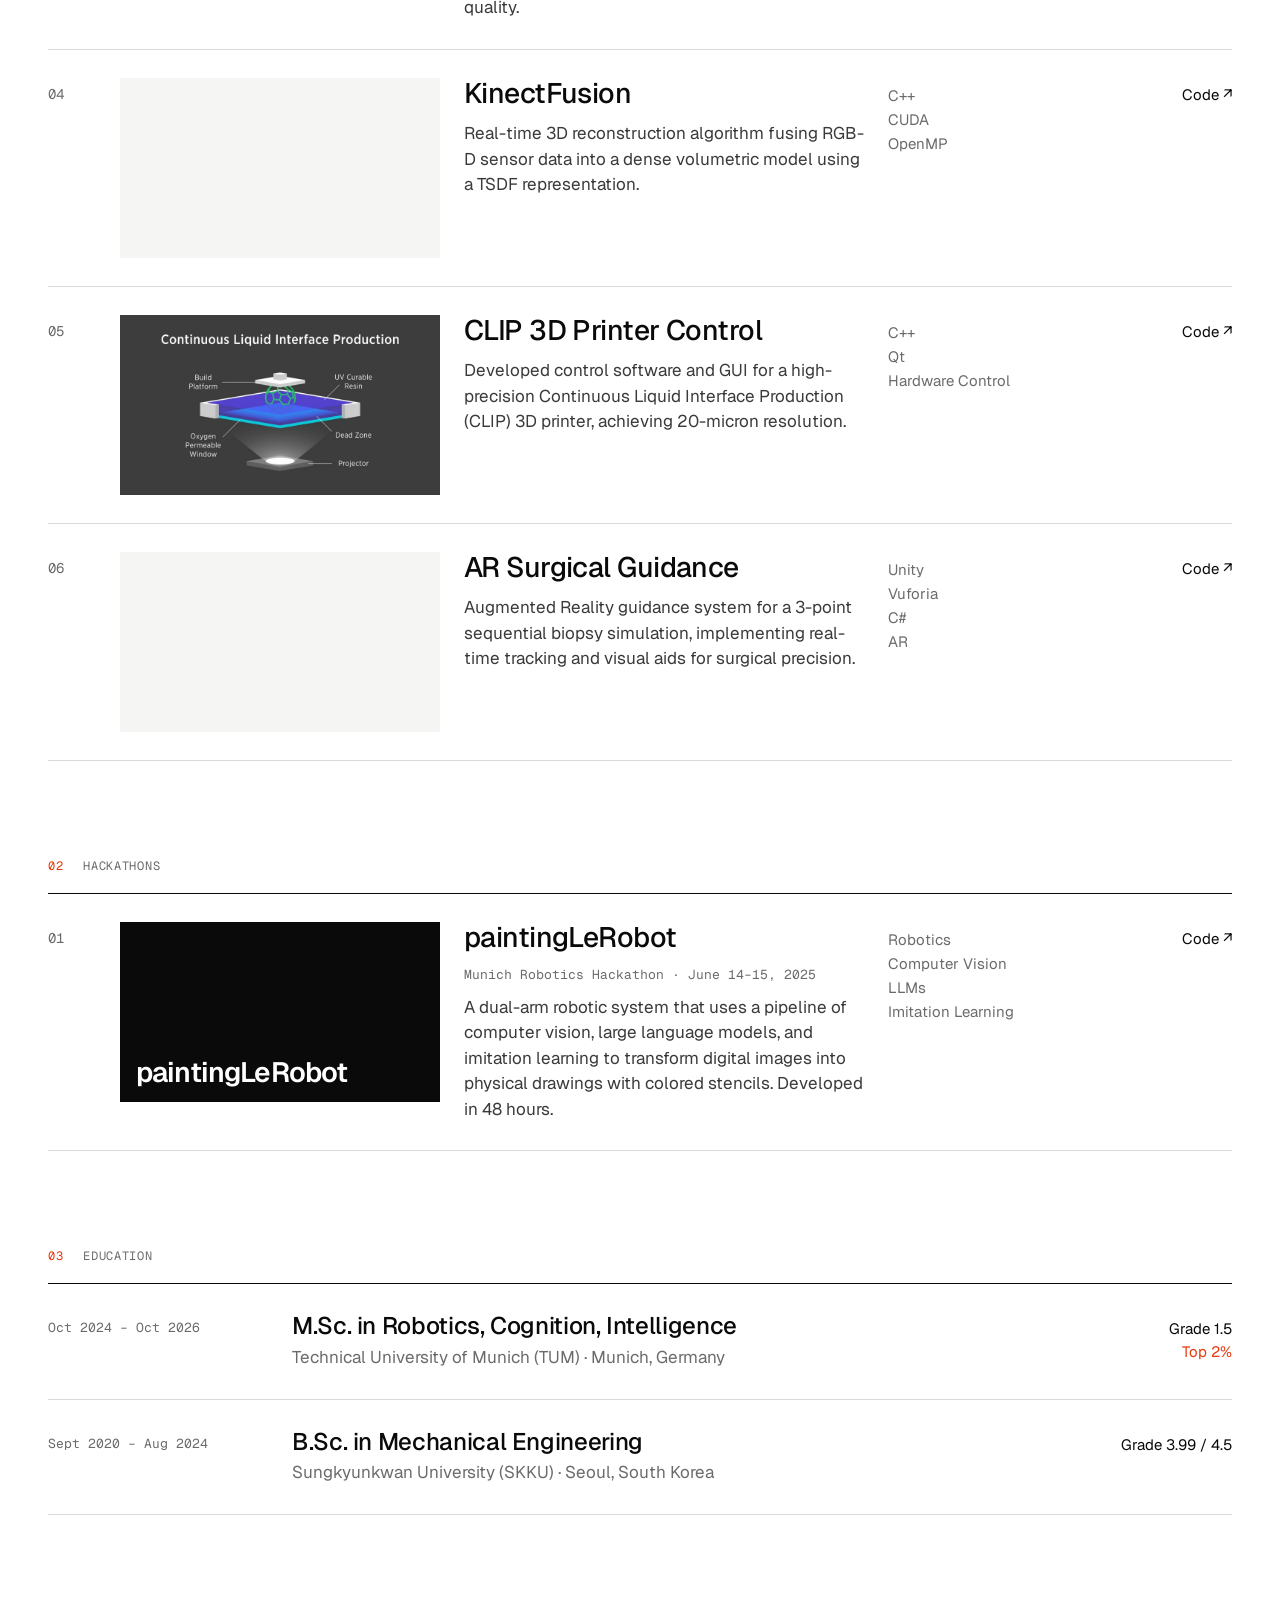
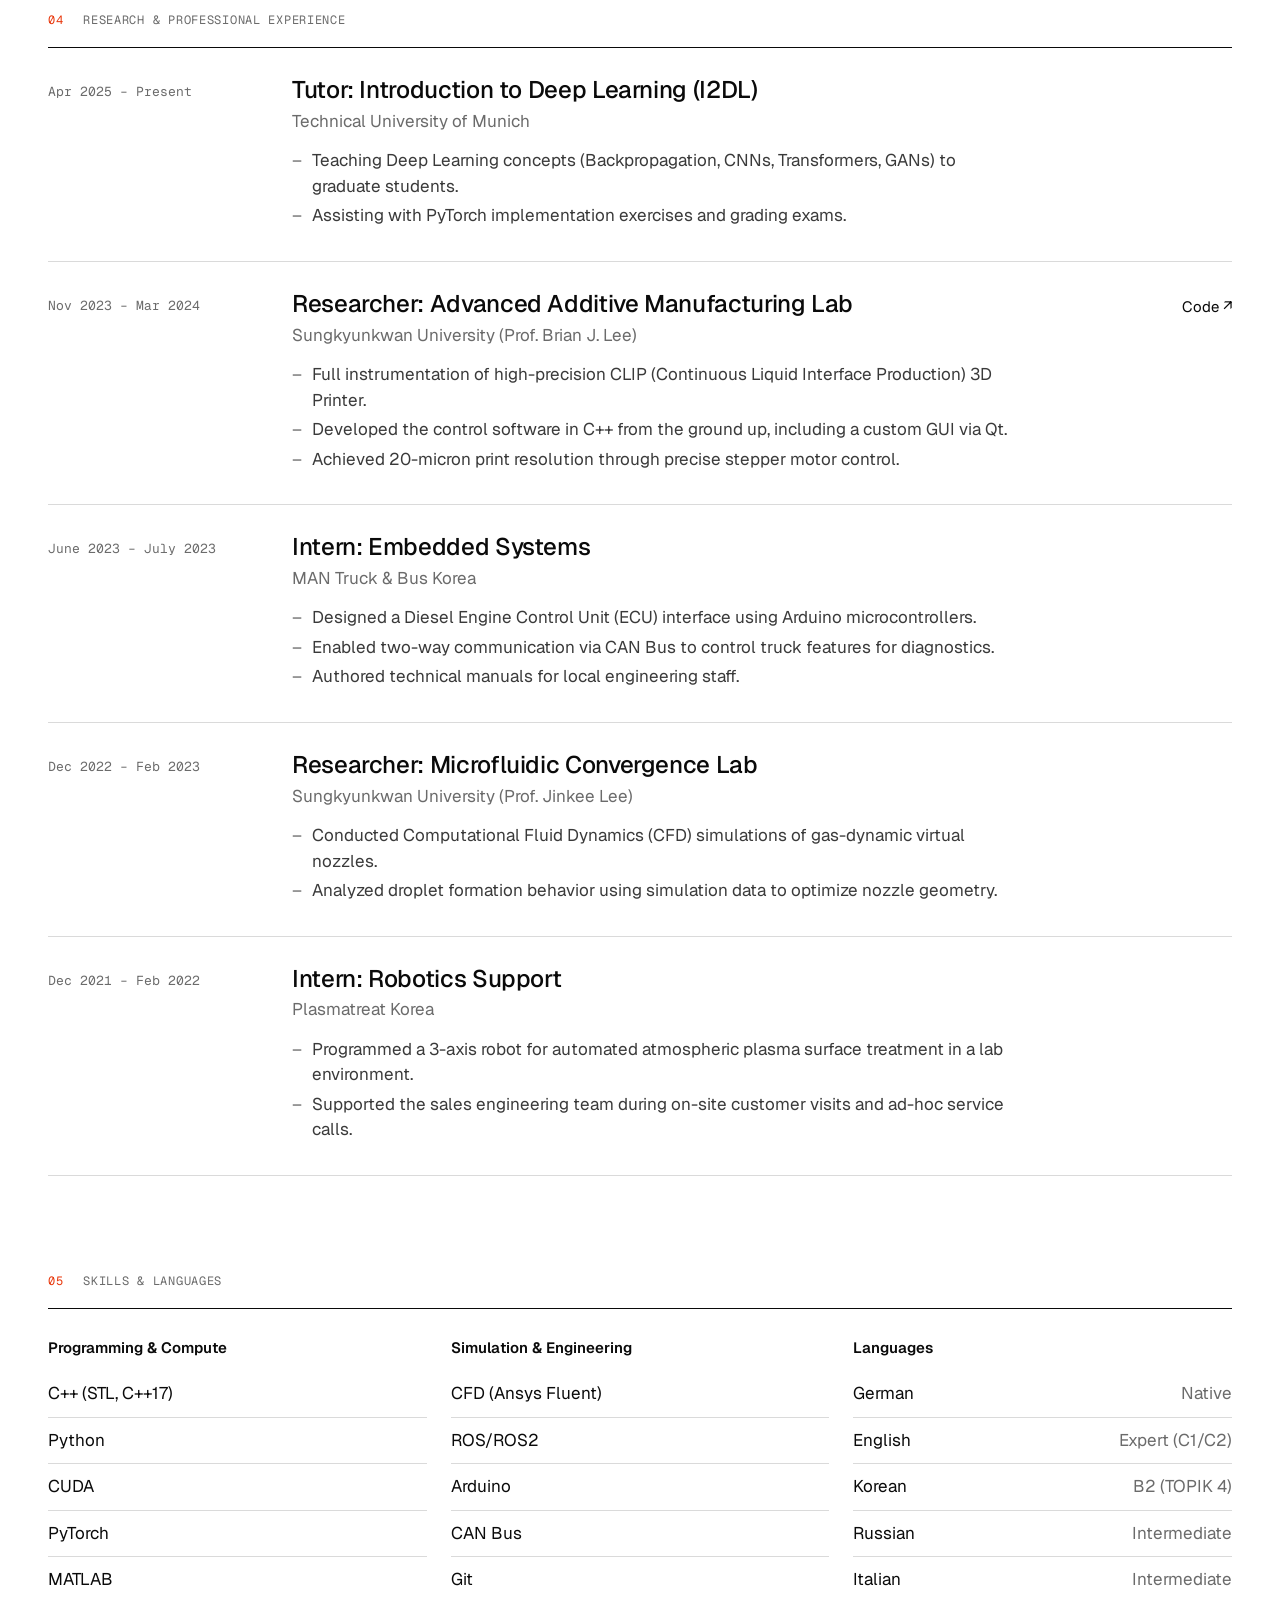
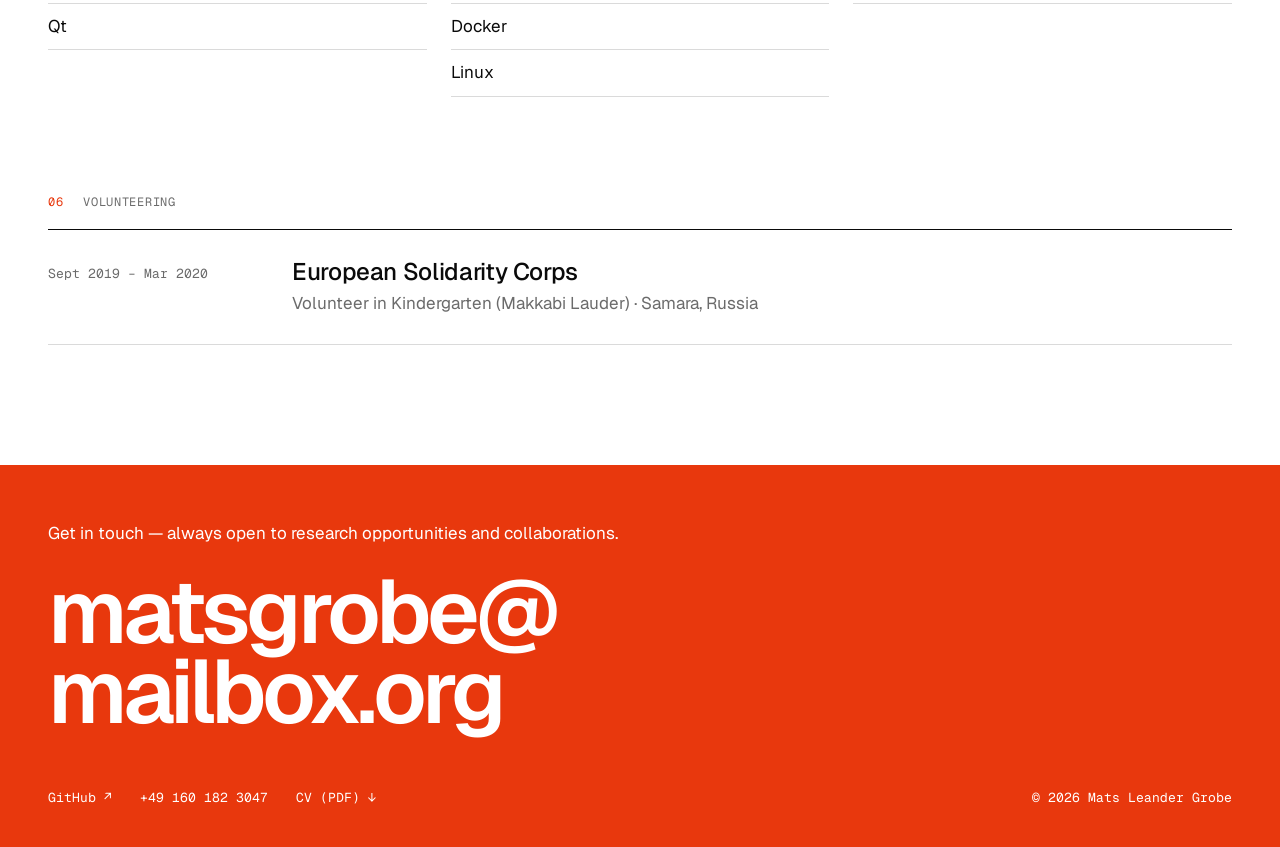
==== commit 897ffa40: "FoamSurf: lego truck header; i2DGS: letterbox square video instead of cropping Co-Authored-By: Claud" ====
--- a/index.html
+++ b/index.html
@@ -72,7 +72,7 @@
 
             <article class="row">
                 <span class="row-no">02</span>
-                <div class="row-media">
+                <div class="row-media row-media-contain">
                     <video src="assets/videos/bat_video.mp4" autoplay loop muted playsinline></video>
                 </div>
                 <div class="row-body">
@@ -91,7 +91,7 @@
             <article class="row">
                 <span class="row-no">03</span>
                 <div class="row-media">
-                    <img src="assets/images/foamsurf-teaser.png" alt="FoamSurf pipeline overview" loading="lazy">
+                    <img src="assets/images/foamsurf-truck.png" alt="FoamSurf mesh of the Lego truck" loading="lazy">
                 </div>
                 <div class="row-body">
                     <h3 class="row-title">FoamSurf: High-Quality Surface Reconstruction Using RadFoam</h3>
--- a/style.css
+++ b/style.css
@@ -223,6 +223,14 @@
     object-fit: cover;
 }
 
+.row-media-contain {
+    background: #000;
+}
+
+.row-media-contain video {
+    object-fit: contain;
+}
+
 .row-media-type {
     display: flex;
     align-items: flex-end;
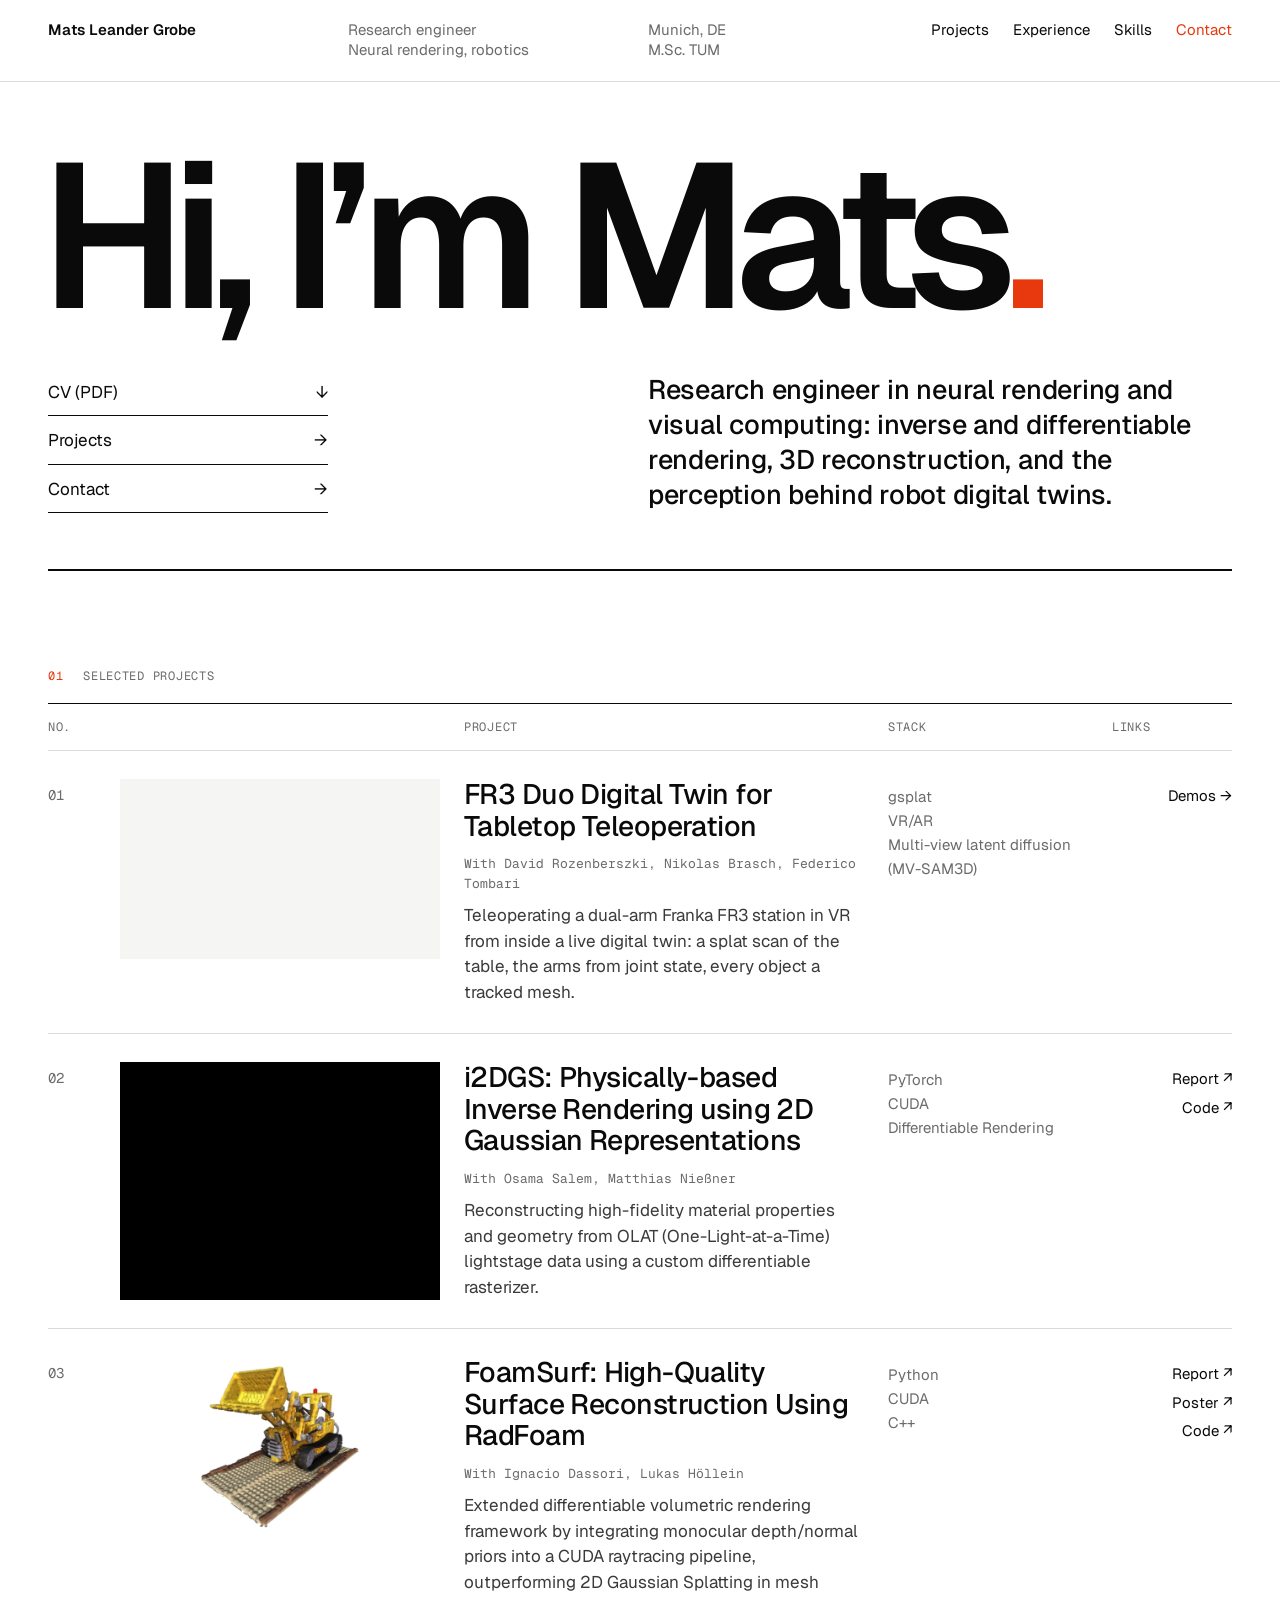
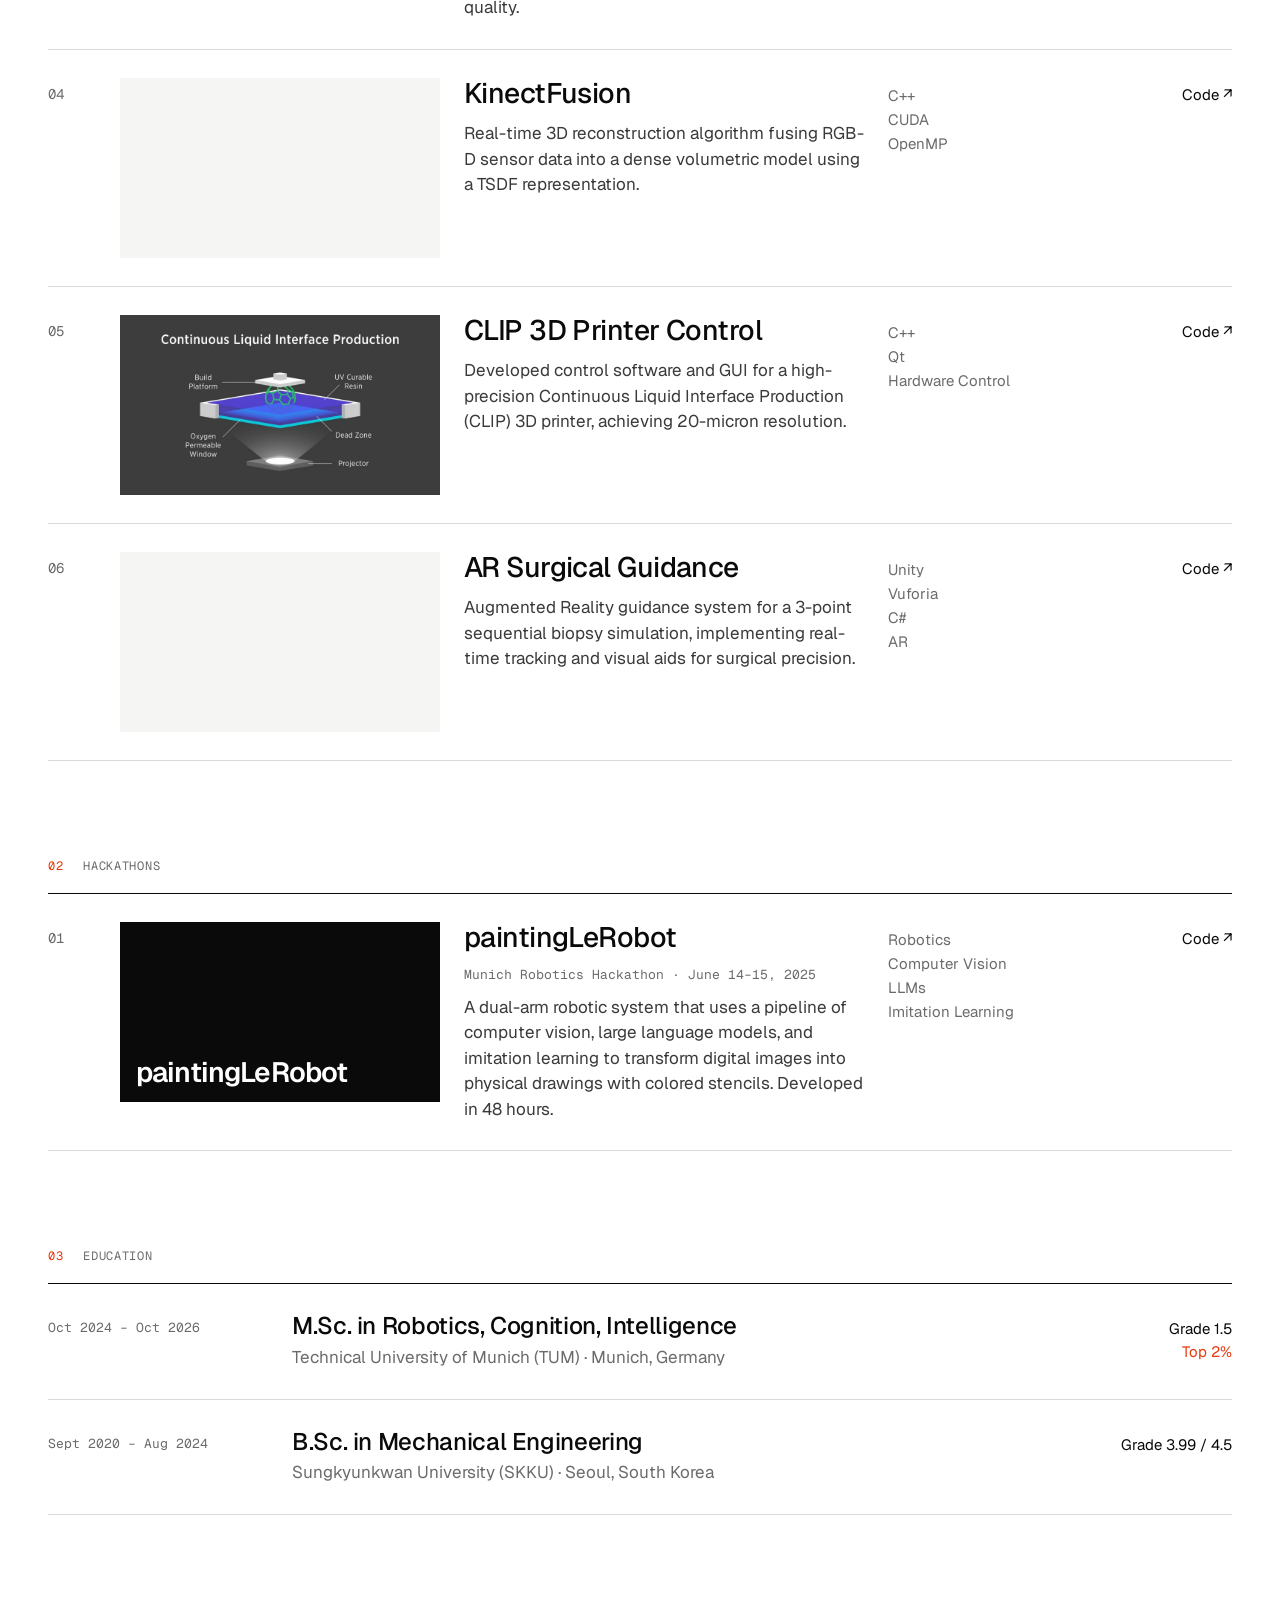
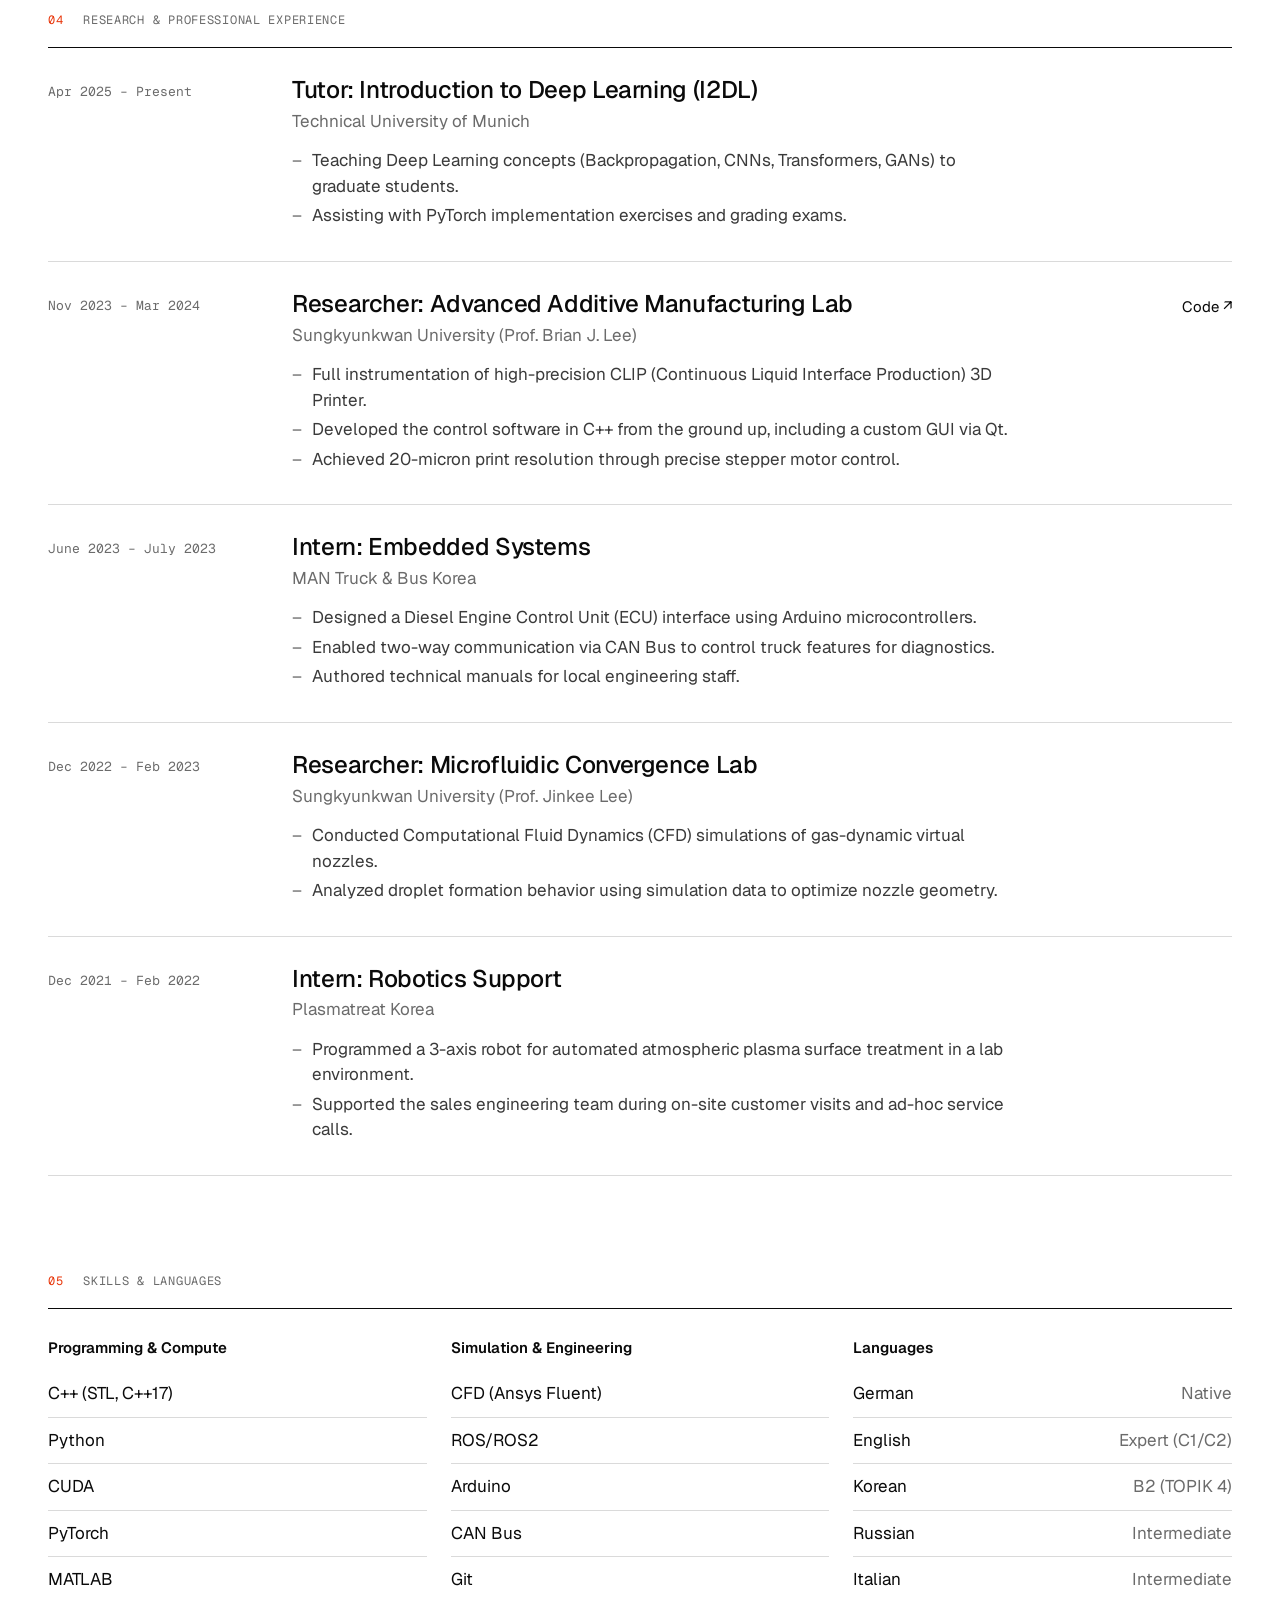
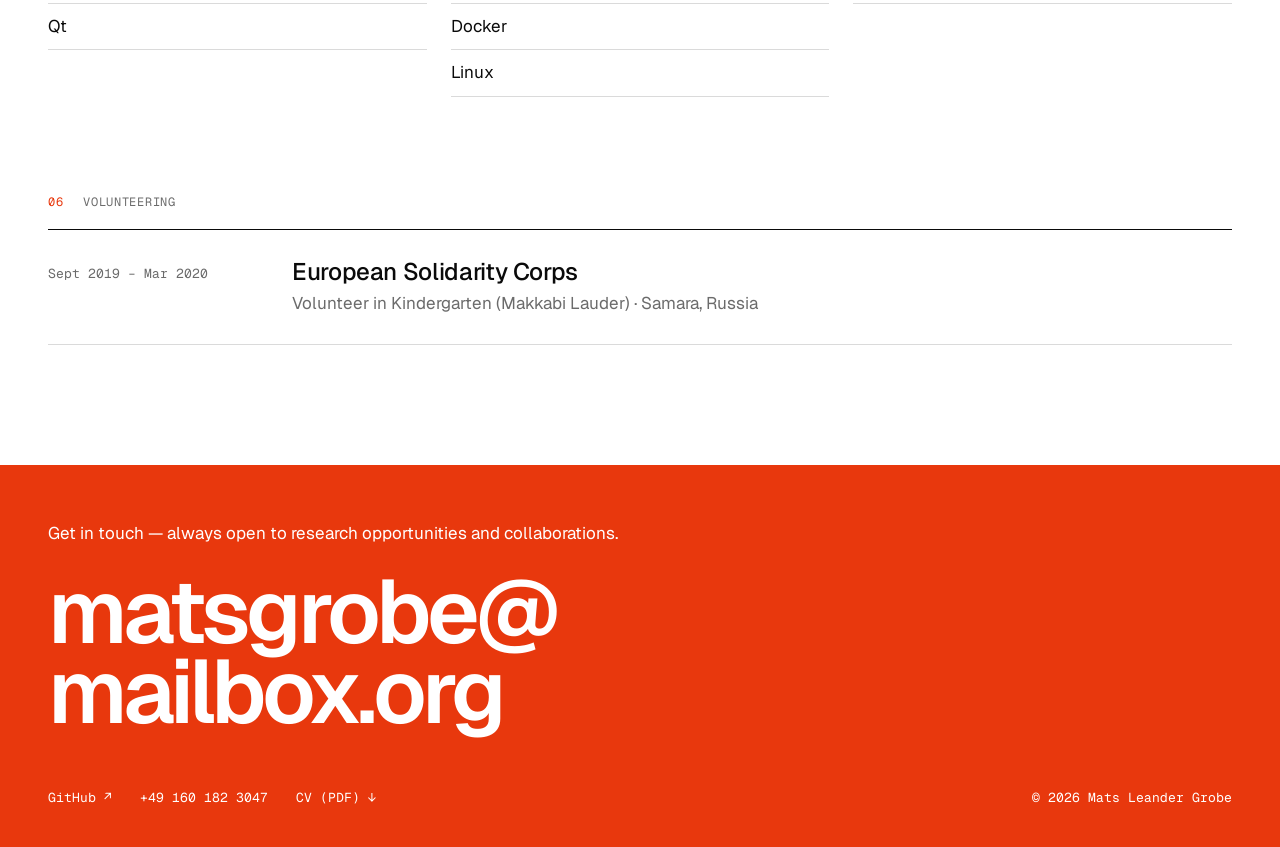
==== commit c857c81c: "Twin teleop stack: gsplat, VR/AR, MV-SAM3D Co-Authored-By: Claude Opus 5.5 <noreply@anthropic.com> C" ====
--- a/index.html
+++ b/index.html
@@ -66,7 +66,7 @@
                     <p>Teleoperating a dual-arm Franka FR3 station in VR from inside a live digital twin: a splat
                         scan of the table, the arms from joint state, every object a tracked mesh.</p>
                 </div>
-                <span class="row-stack">Gaussian Splatting<br>Object Tracking<br>VR</span>
+                <span class="row-stack">gsplat<br>VR/AR<br>Multi-view latent diffusion (MV-SAM3D)</span>
                 <span class="row-links"><a href="twin-teleop/">Demos →</a></span>
             </article>
 
--- a/style.css
+++ b/style.css
@@ -224,10 +224,16 @@
 }
 
 .row-media-contain {
+    position: relative;
+    align-self: stretch;
+    aspect-ratio: auto;
+    min-height: 180px;
     background: #000;
 }
 
 .row-media-contain video {
+    position: absolute;
+    inset: 0;
     object-fit: contain;
 }
 
@@ -424,6 +430,11 @@
         grid-column: 2;
     }
 
+    .row-media-contain {
+        aspect-ratio: 16 / 9;
+        min-height: 0;
+    }
+
     .row-links {
         flex-direction: row;
         gap: 20px;
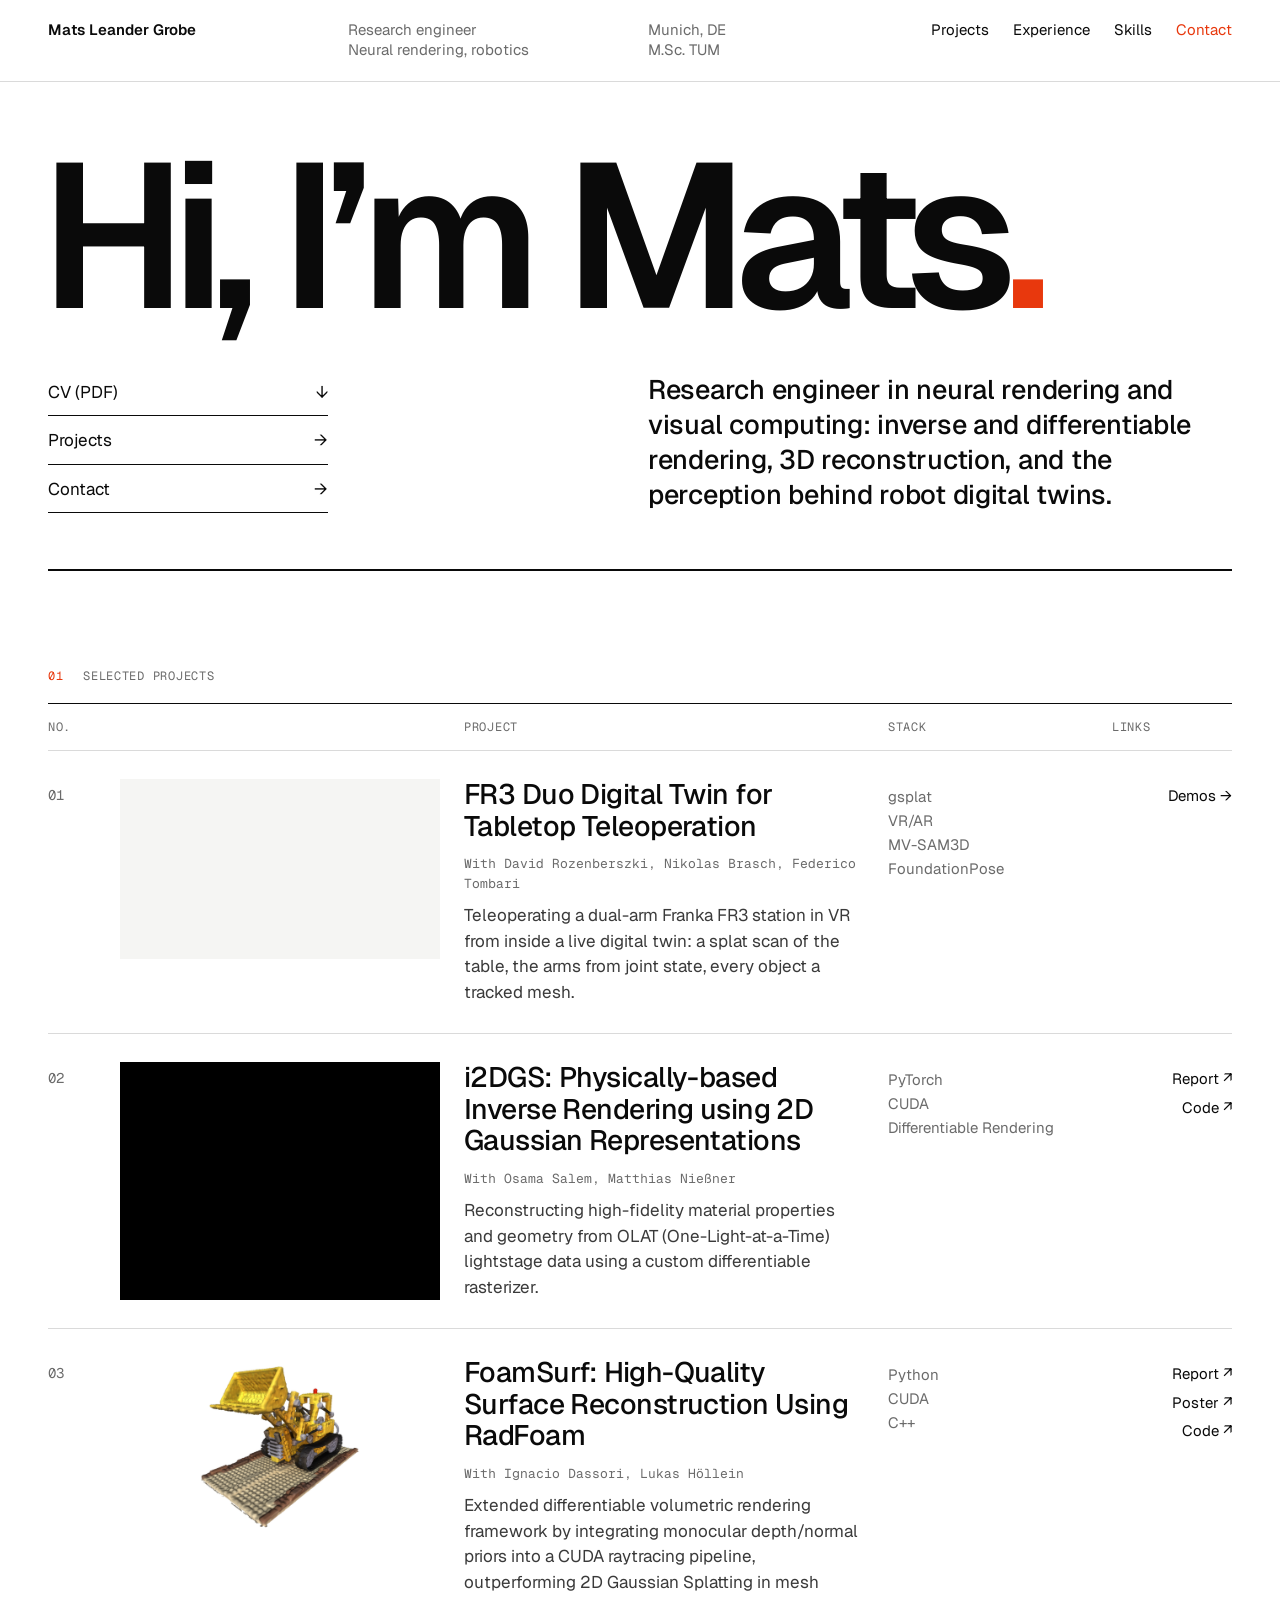
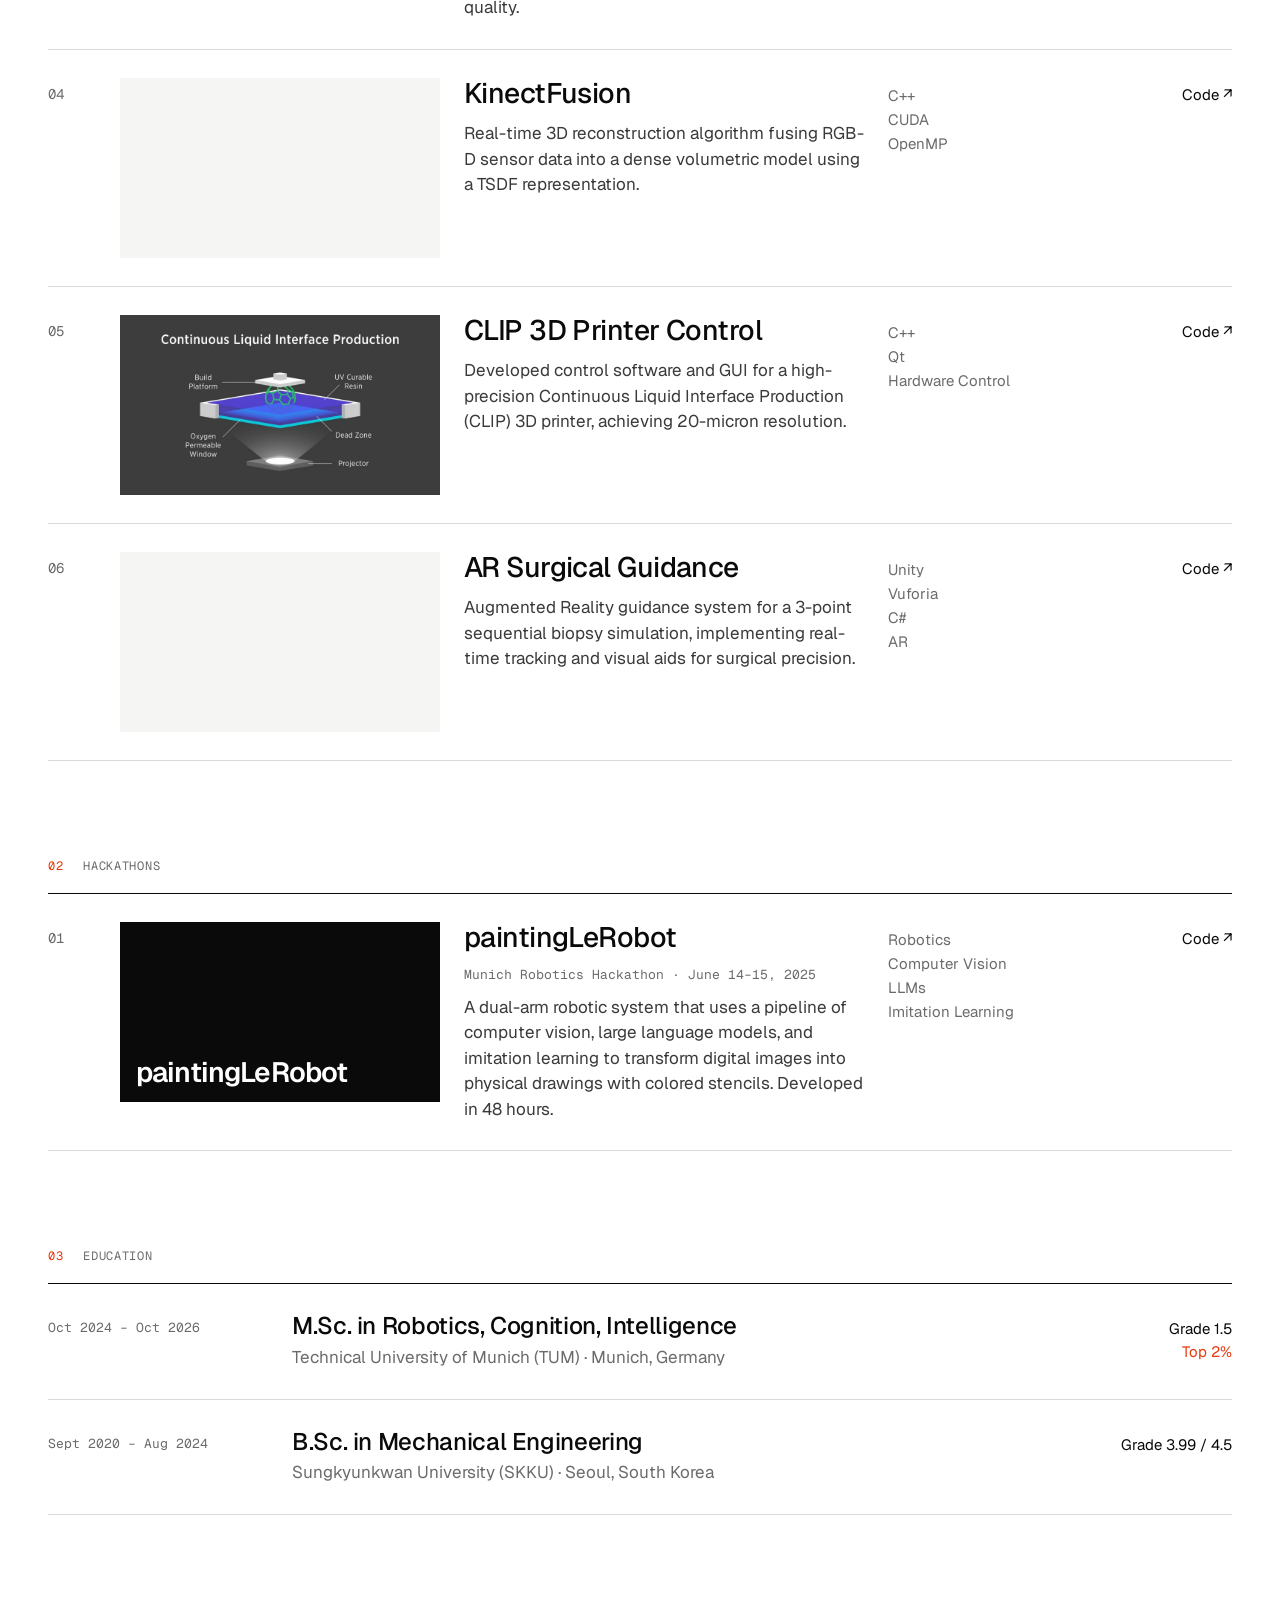
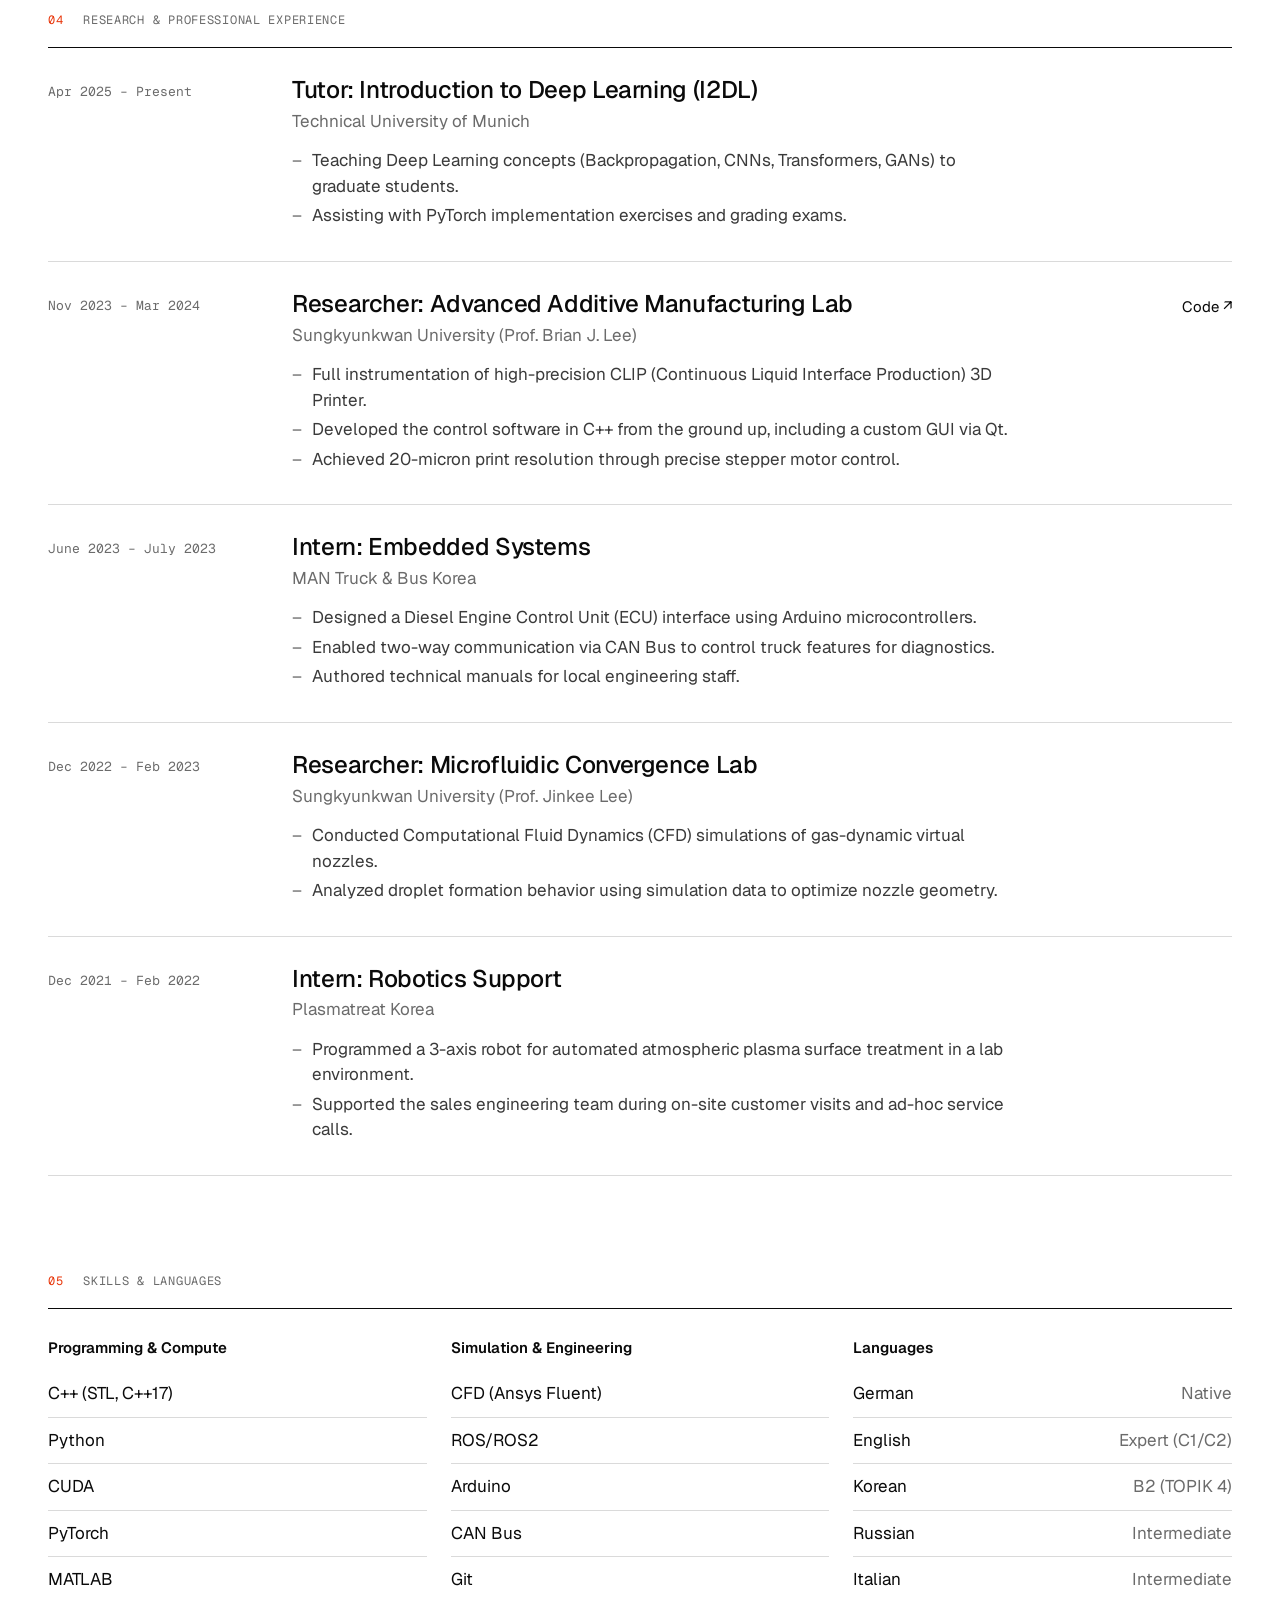
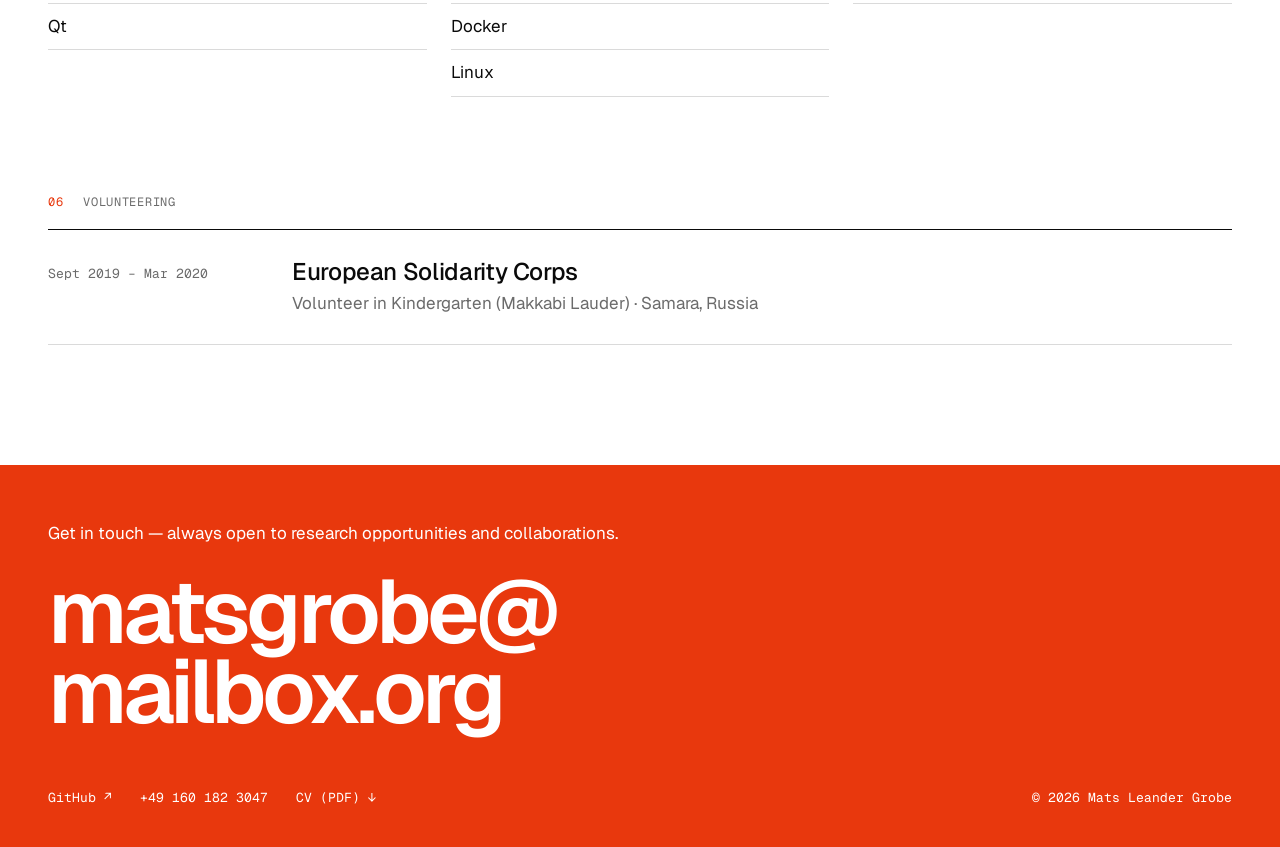
==== commit ed517318: "Twin teleop stack: MV-SAM3D, FoundationPose Co-Authored-By: Claude Opus 5.5 <noreply@anthropic.com> " ====
--- a/index.html
+++ b/index.html
@@ -66,7 +66,7 @@
                     <p>Teleoperating a dual-arm Franka FR3 station in VR from inside a live digital twin: a splat
                         scan of the table, the arms from joint state, every object a tracked mesh.</p>
                 </div>
-                <span class="row-stack">gsplat<br>VR/AR<br>Multi-view latent diffusion (MV-SAM3D)</span>
+                <span class="row-stack">gsplat<br>VR/AR<br>MV-SAM3D<br>FoundationPose</span>
                 <span class="row-links"><a href="twin-teleop/">Demos →</a></span>
             </article>
 
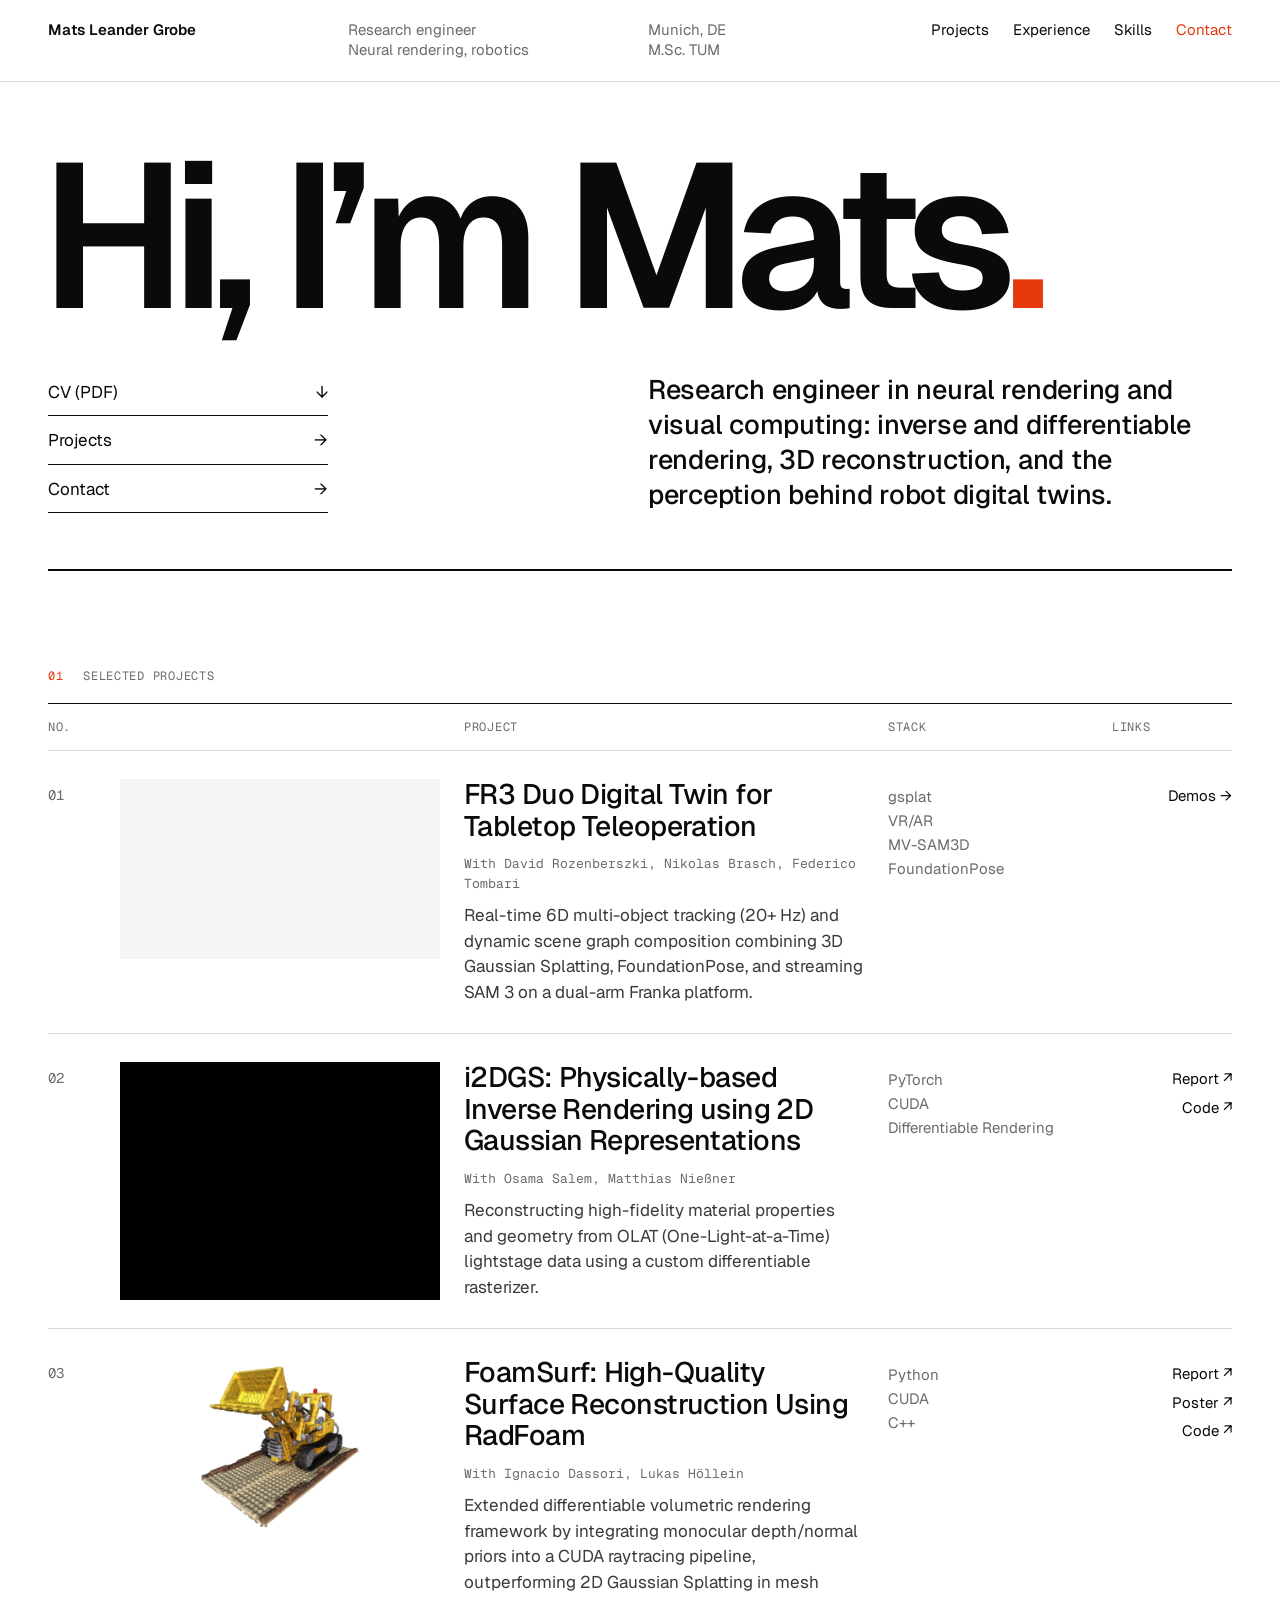
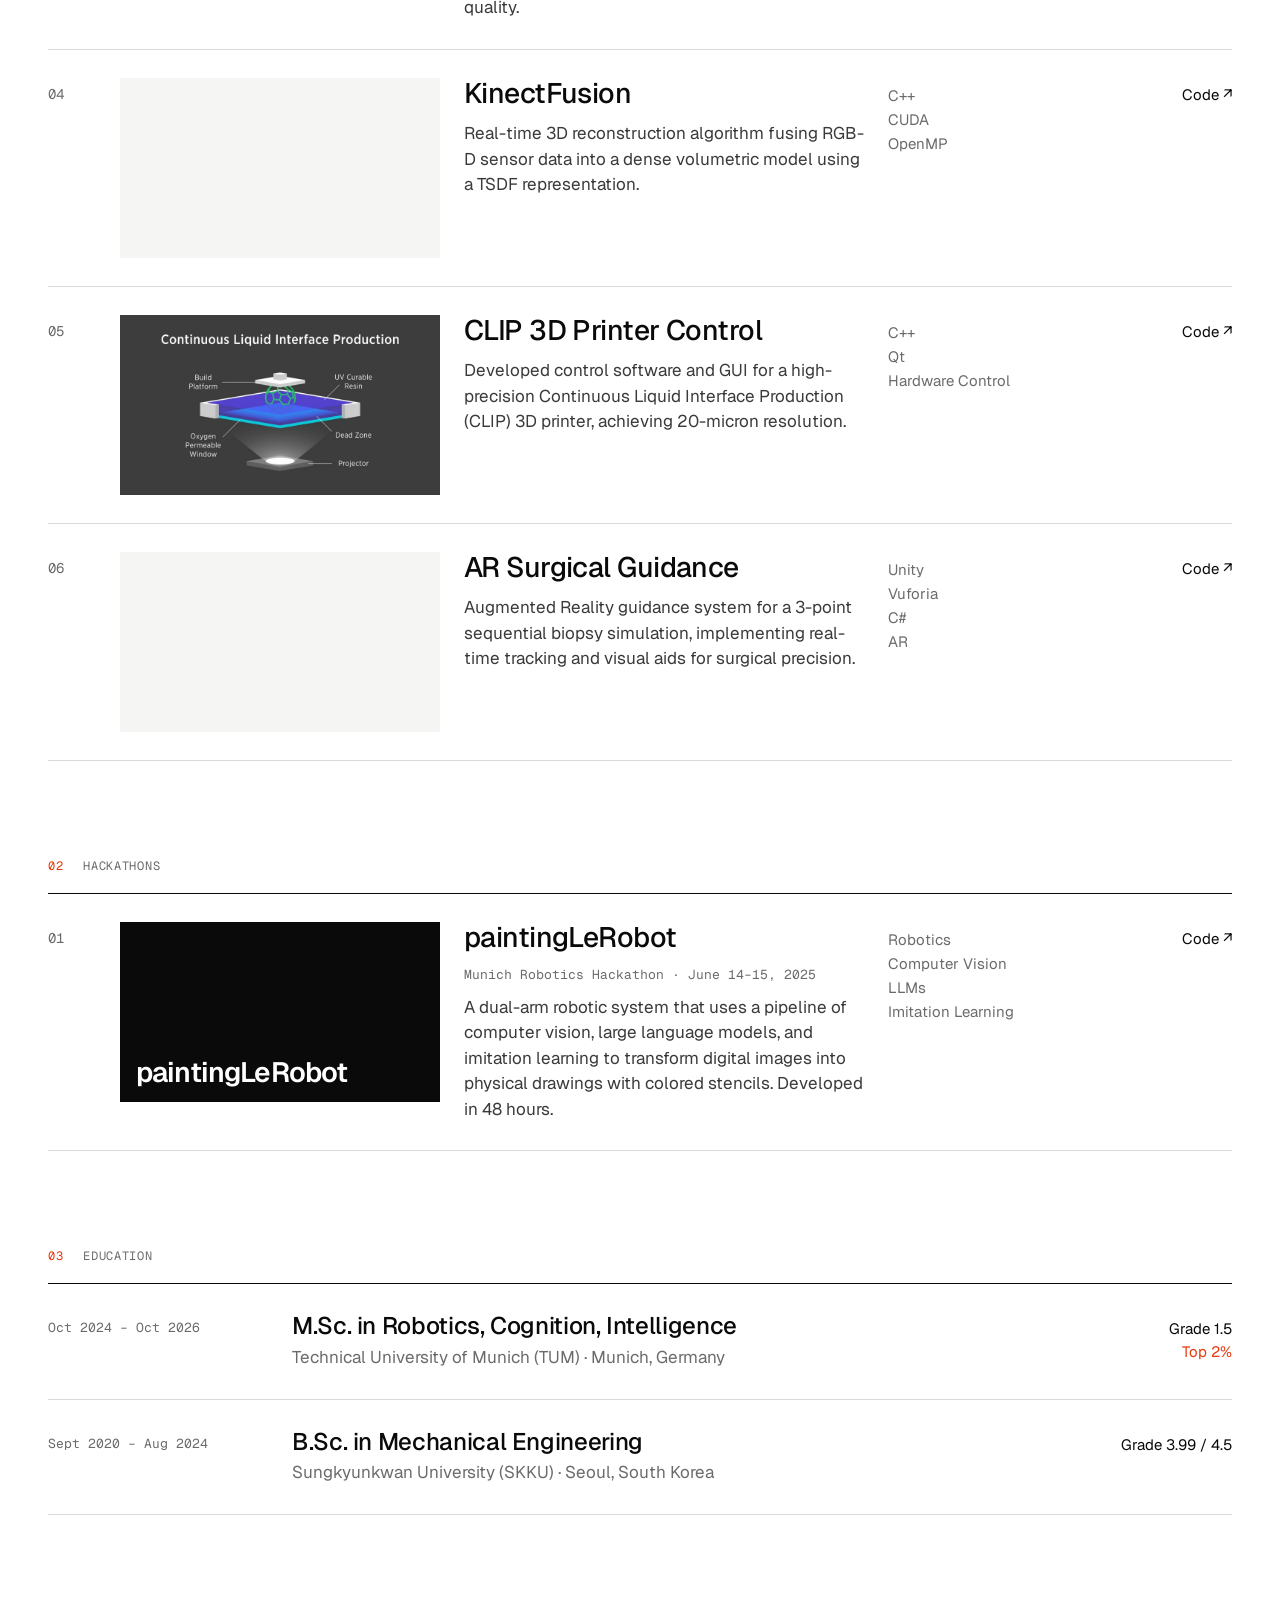
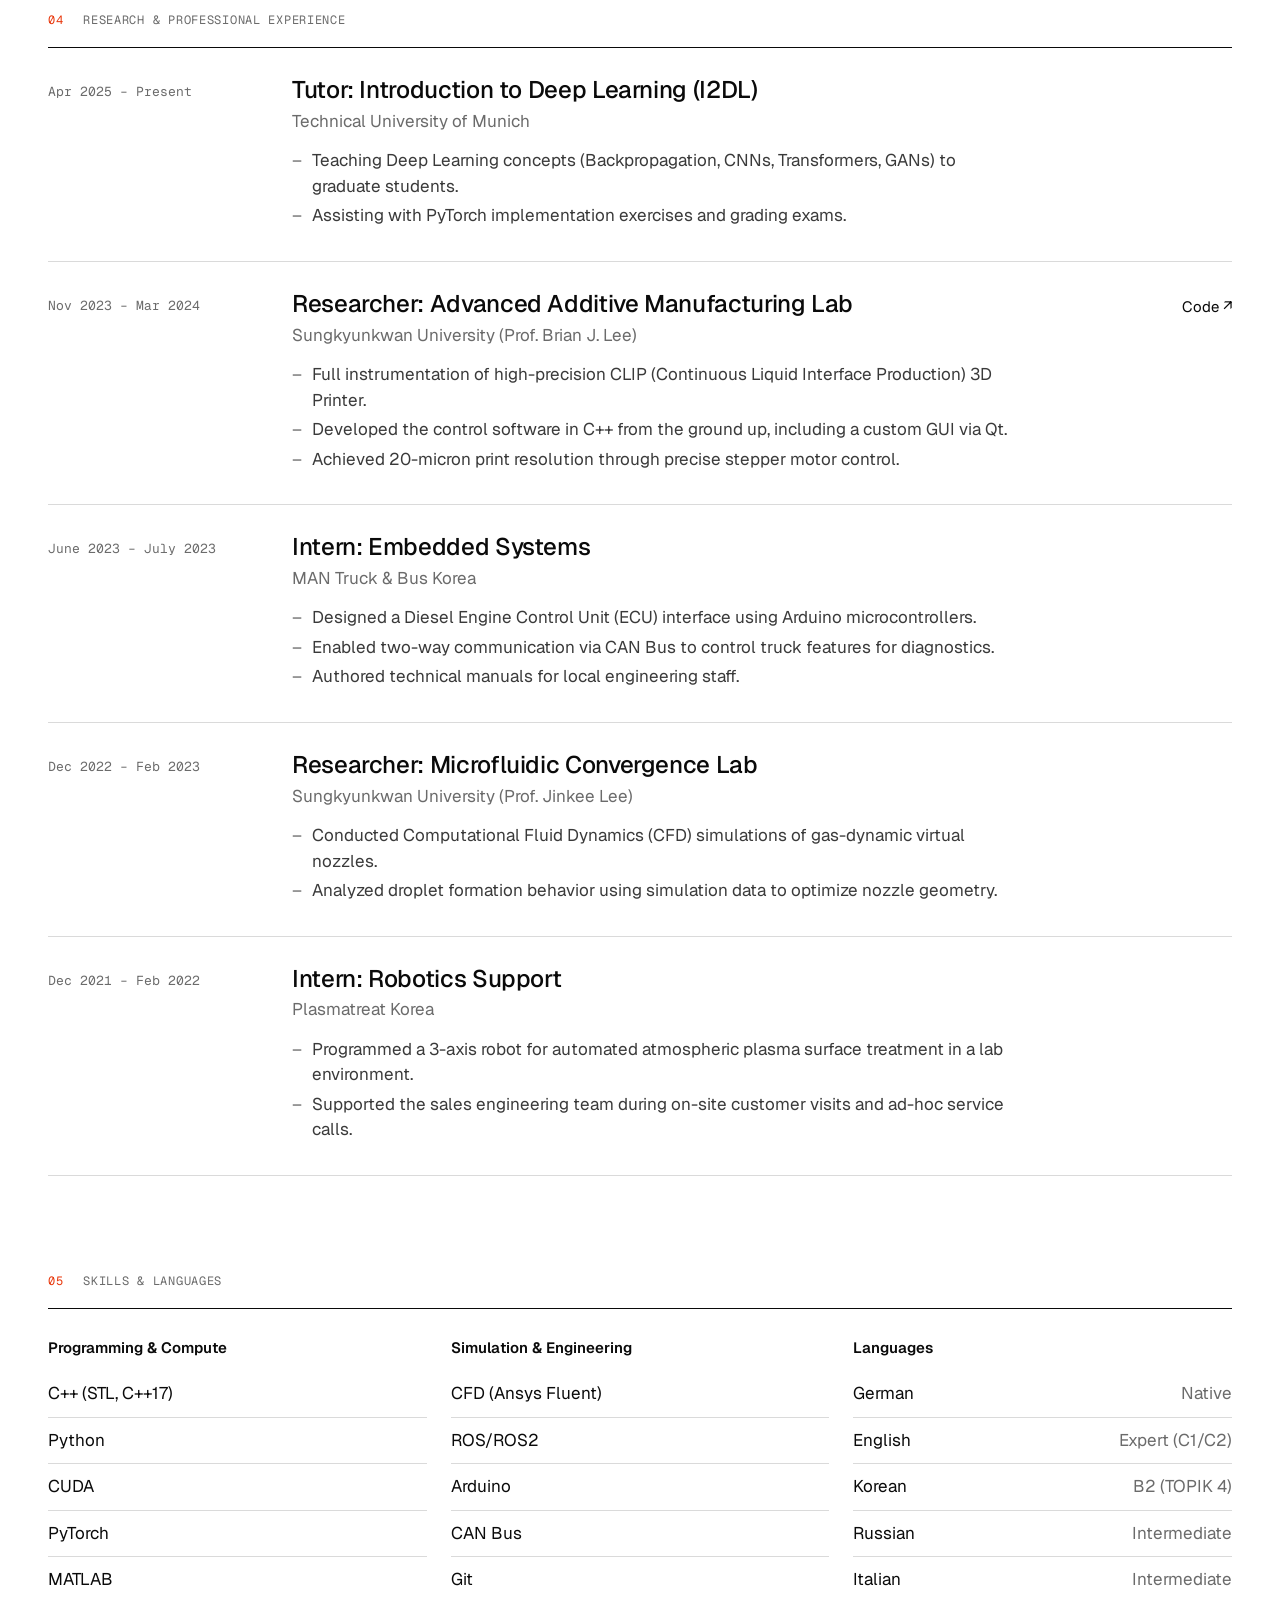
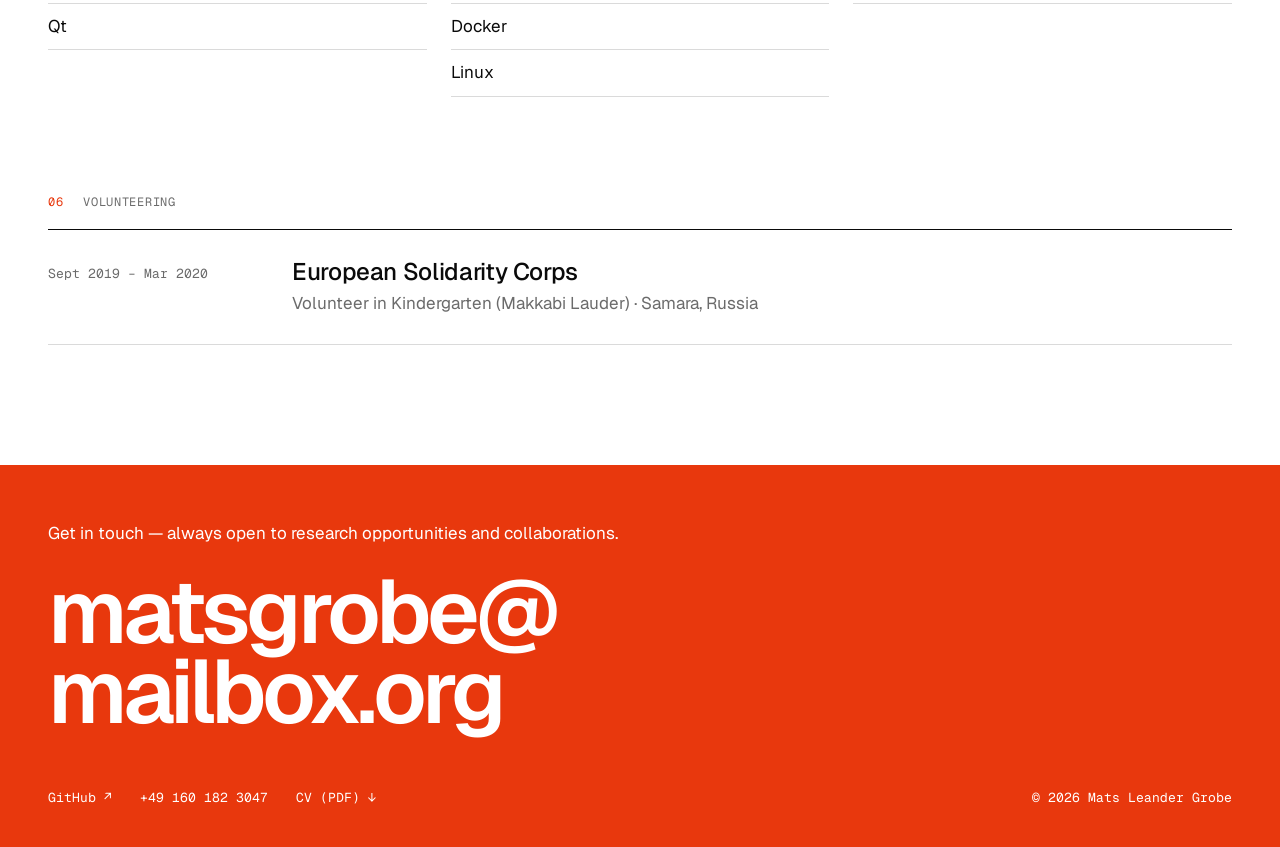
==== commit 90398e26: "Twin teleop: rewrite project blurb Co-Authored-By: Claude Opus 5.5 <noreply@anthropic.com> Claude-Se" ====
--- a/index.html
+++ b/index.html
@@ -63,8 +63,8 @@
                 <div class="row-body">
                     <h3 class="row-title">FR3 Duo Digital Twin for Tabletop Teleoperation</h3>
                     <p class="row-sub">With David Rozenberszki, Nikolas Brasch, Federico Tombari</p>
-                    <p>Teleoperating a dual-arm Franka FR3 station in VR from inside a live digital twin: a splat
-                        scan of the table, the arms from joint state, every object a tracked mesh.</p>
+                    <p>Real-time 6D multi-object tracking (20+ Hz) and dynamic scene graph composition combining
+                        3D Gaussian Splatting, FoundationPose, and streaming SAM 3 on a dual-arm Franka platform.</p>
                 </div>
                 <span class="row-stack">gsplat<br>VR/AR<br>MV-SAM3D<br>FoundationPose</span>
                 <span class="row-links"><a href="twin-teleop/">Demos →</a></span>
